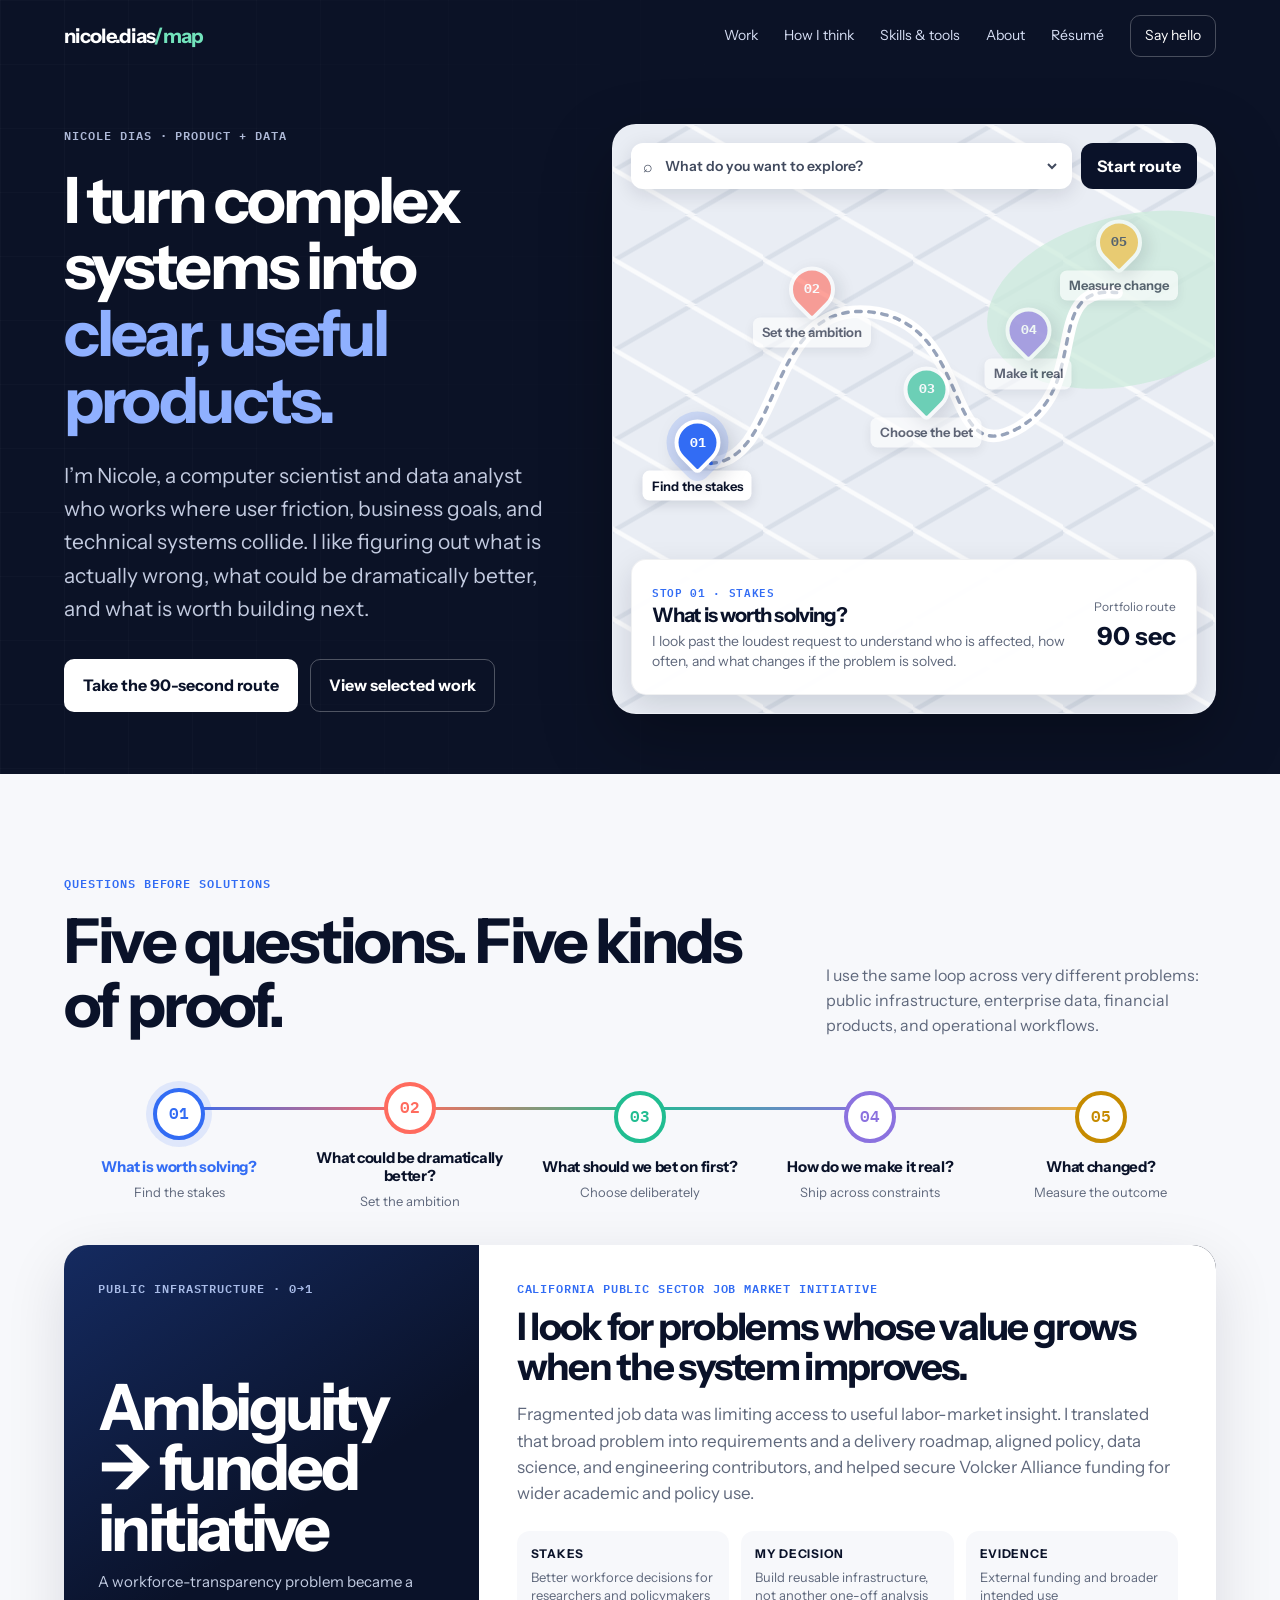
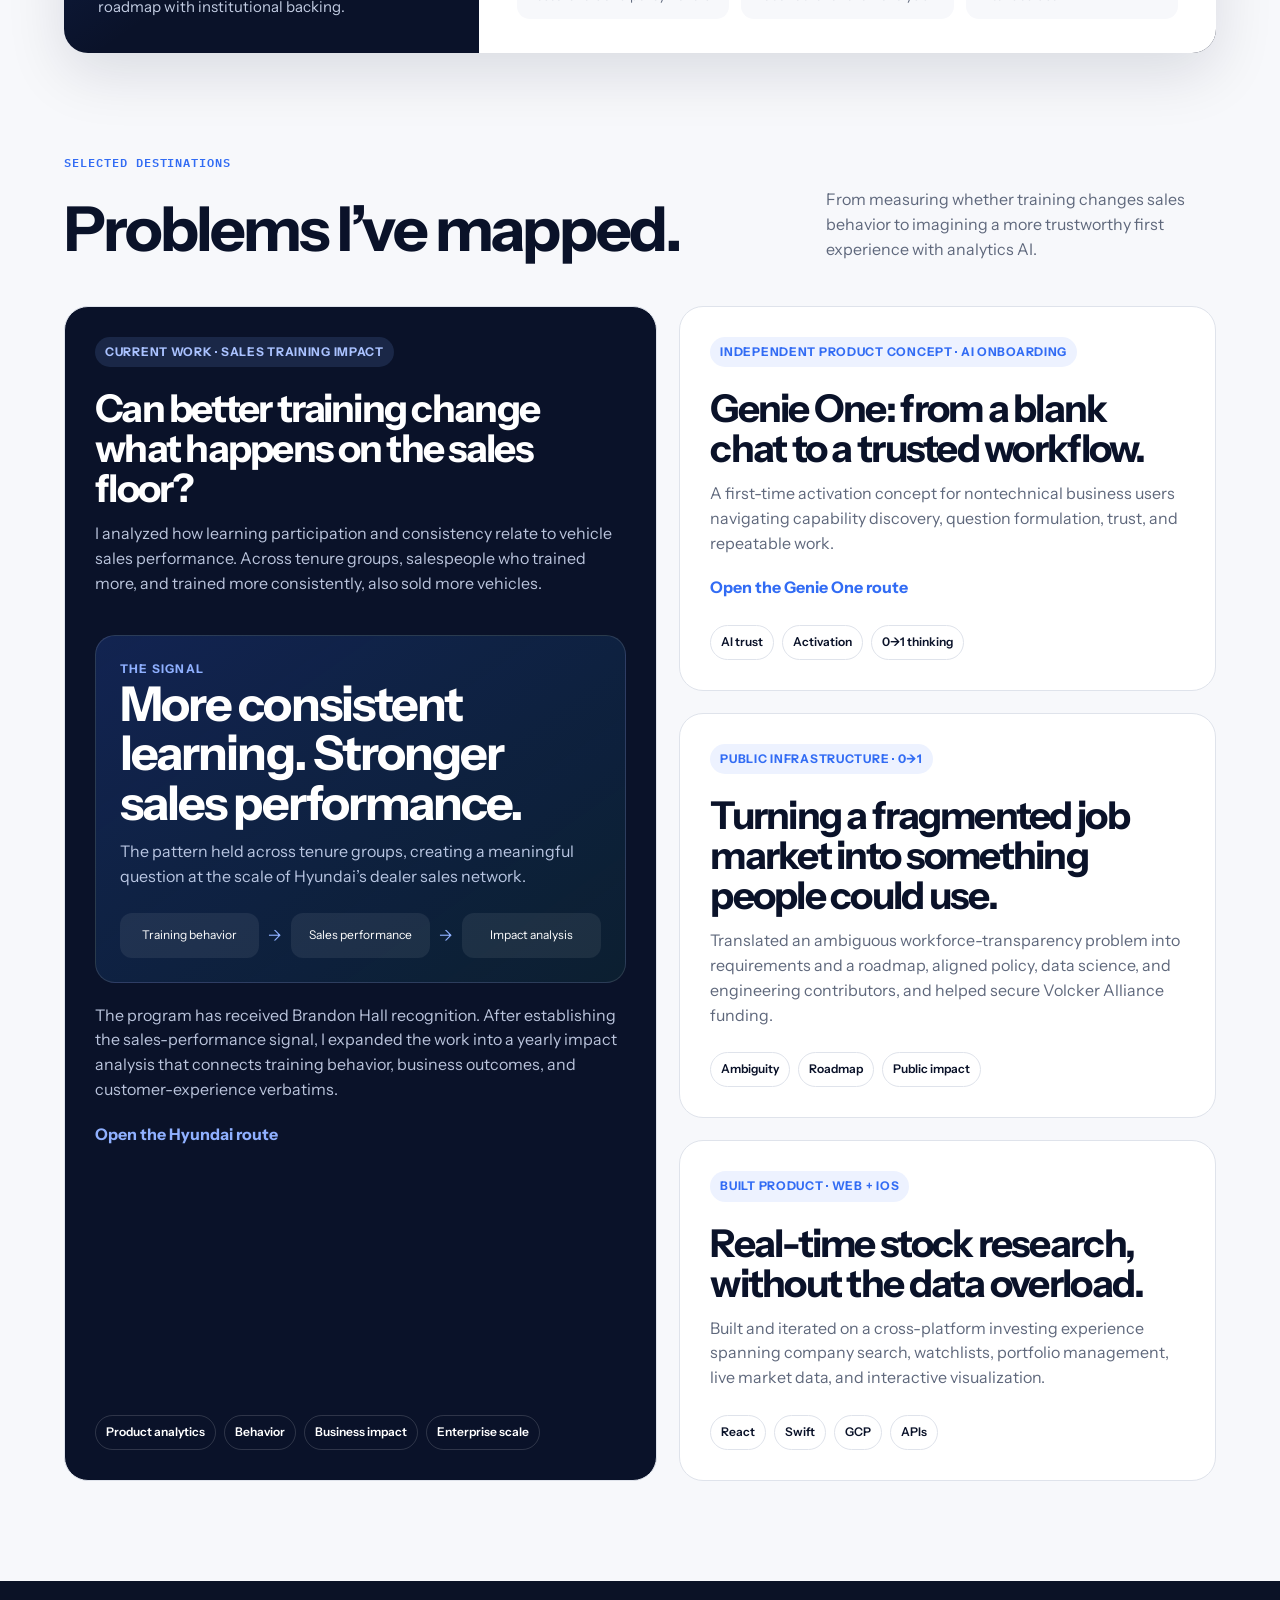
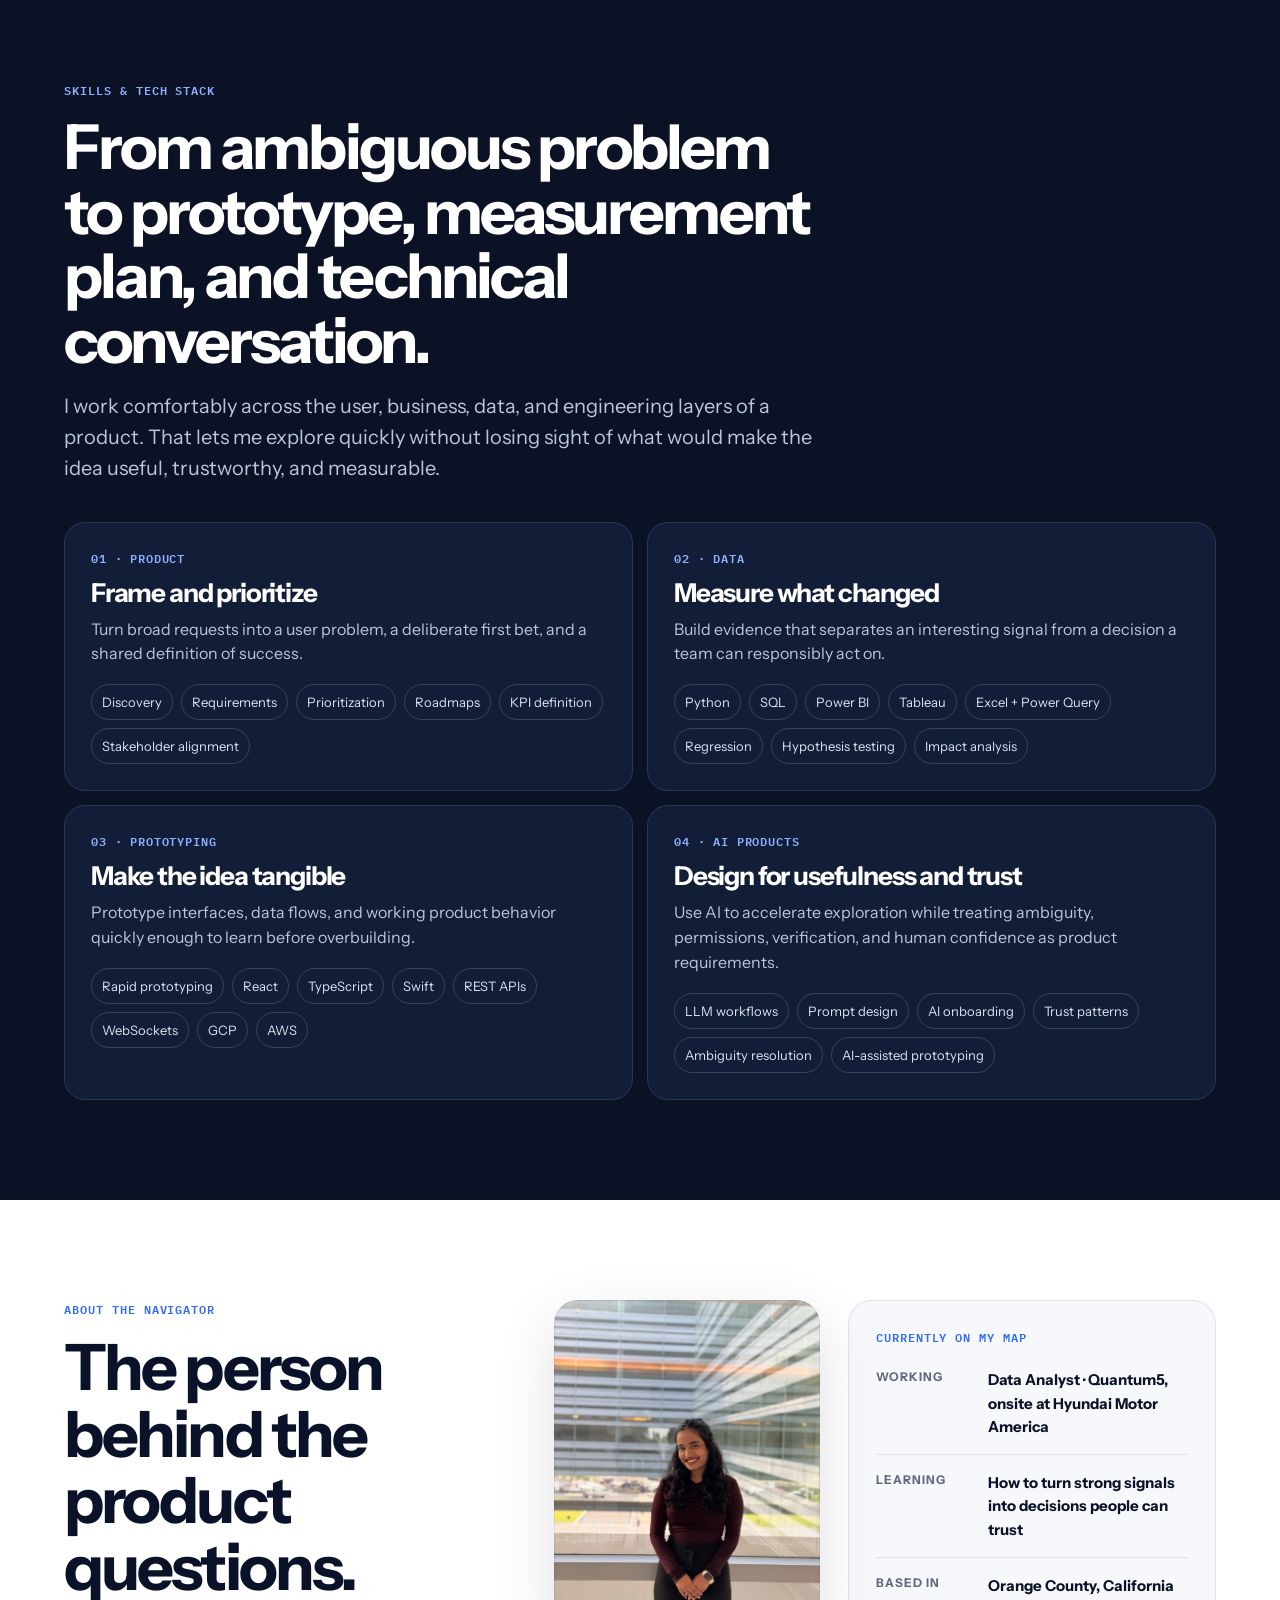
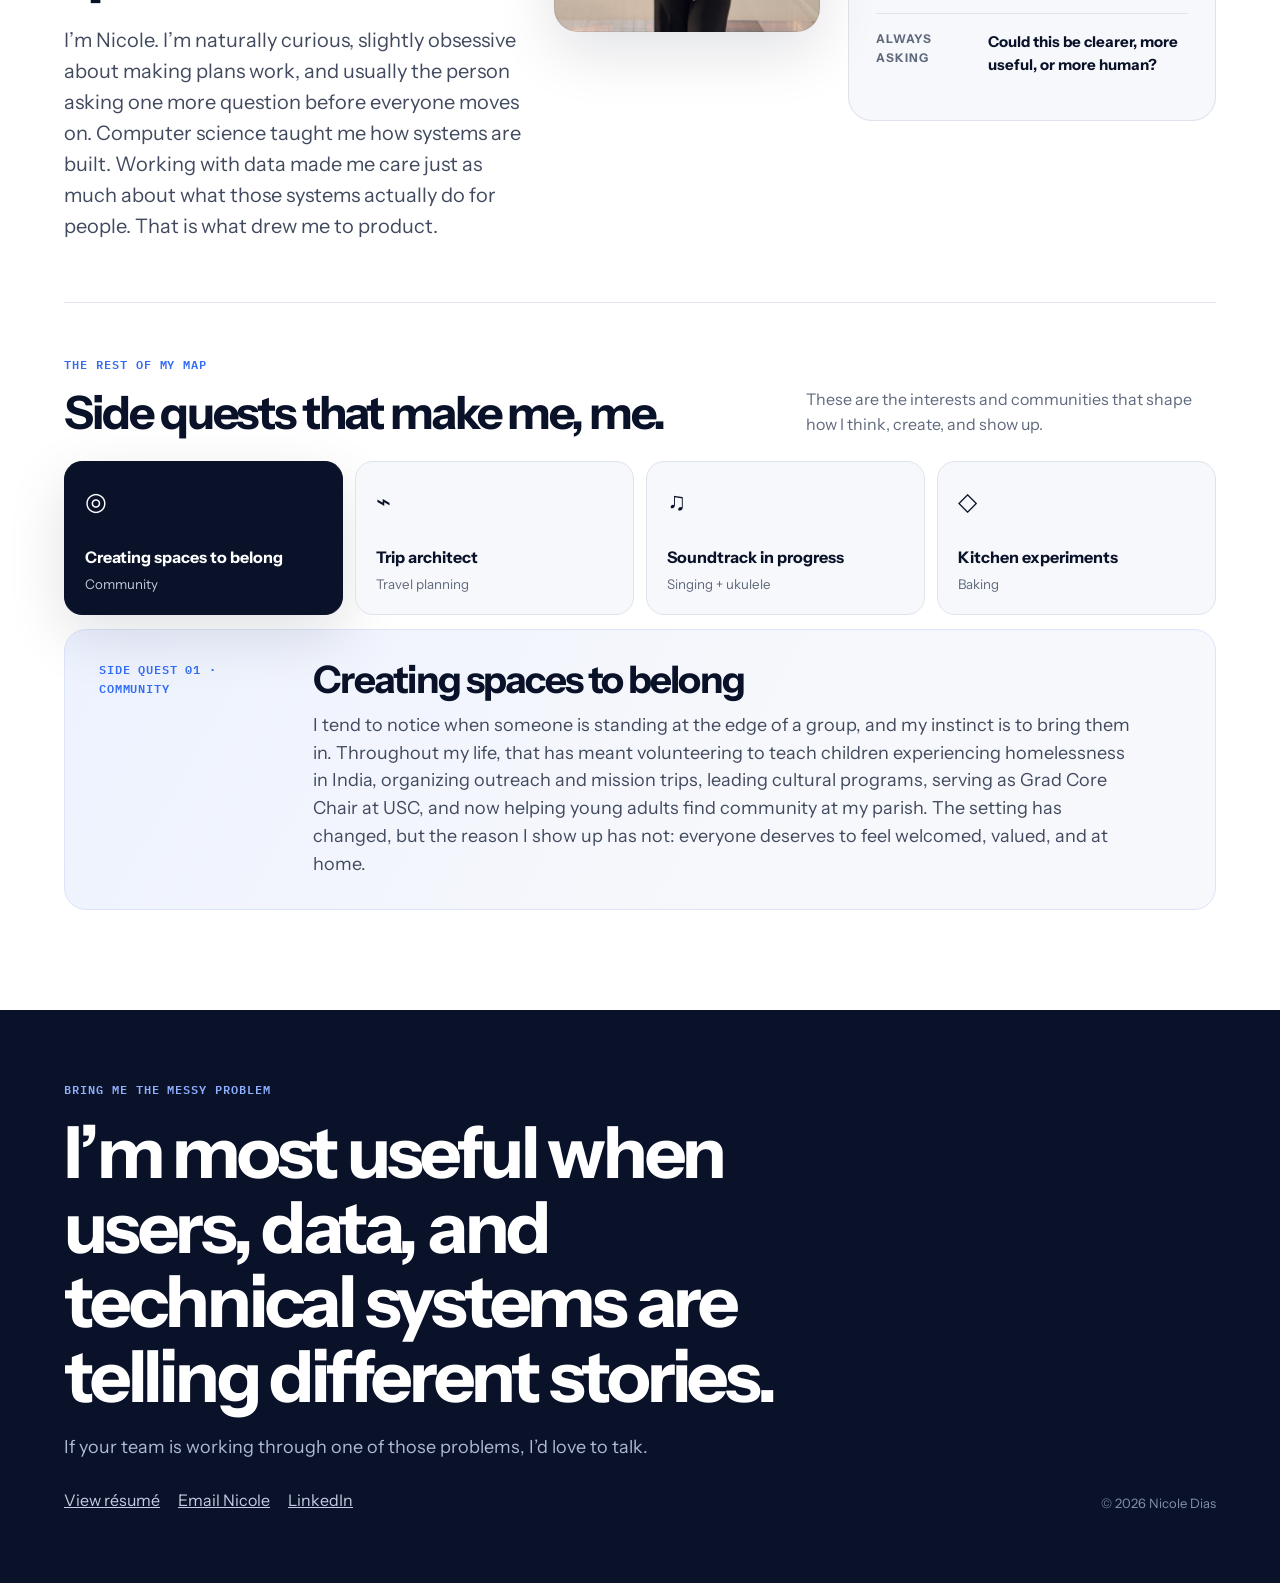
==== index.html @ 6db107f8 "Publish Nicole Dias portfolio" ====
<!doctype html>
<html lang="en">
<head>
  <meta charset="utf-8">
  <meta name="viewport" content="width=device-width, initial-scale=1">
  <title>Nicole Dias | Product Map</title>
  <meta name="description" content="Nicole Dias is a product-minded data analyst who turns ambiguous problems into useful, trustworthy systems.">
  <meta name="theme-color" content="#0a1229">
  <link rel="preconnect" href="https://fonts.googleapis.com">
  <link rel="preconnect" href="https://fonts.gstatic.com" crossorigin>
  <link href="https://fonts.googleapis.com/css2?family=IBM+Plex+Mono:wght@500;600&family=Instrument+Sans:wdth,wght@75..100,400..700&display=swap" rel="stylesheet">
  <link rel="icon" type="image/svg+xml" href="data:image/svg+xml,%3Csvg xmlns='http://www.w3.org/2000/svg' viewBox='0 0 64 64'%3E%3Crect width='64' height='64' rx='15' fill='%230a1229'/%3E%3Cpath d='M15 47c9-3 10-27 20-29 8-2 7 17 15 13' fill='none' stroke='%236ee7b7' stroke-width='6' stroke-linecap='round'/%3E%3Ccircle cx='15' cy='47' r='6' fill='%23f8c65a'/%3E%3Ccircle cx='50' cy='31' r='6' fill='%237aa7ff'/%3E%3C/svg%3E">
  <style>
    :root{--ink:#0a1229;--paper:#f7f8fb;--muted:#5f687c;--line:#dfe3eb;--blue:#326cf4;--mint:#21bd91;--yellow:#f5b82e;--coral:#ff6b5e;--white:#fff;--shadow:0 20px 60px rgba(10,18,41,.12)}
    *{box-sizing:border-box}html{scroll-behavior:smooth}body{margin:0;font-family:"Instrument Sans",sans-serif;color:var(--ink);background:var(--paper);font-size:16px;line-height:1.55}button,a,select{font:inherit}a{color:inherit}a:focus-visible,button:focus-visible,select:focus-visible{outline:3px solid #f5b82e;outline-offset:4px}.skip{position:absolute;left:-9999px}.skip:focus{left:16px;top:16px;z-index:100;background:white;color:var(--ink);padding:10px 14px;border-radius:10px}
    nav{height:72px;display:flex;align-items:center;justify-content:space-between;padding:0 clamp(20px,5vw,72px);position:absolute;inset:0 0 auto;z-index:20;color:white}.brand{font-weight:700;letter-spacing:-.035em;text-decoration:none;font-size:20px}.brand i{font-style:normal;color:#72e3bc}.navlinks{display:flex;align-items:center;gap:26px}.navlinks a{text-decoration:none;font-size:14px;color:#d7dff5}.navlinks a:hover{color:white}.nav-cta{border:1px solid rgba(255,255,255,.25);padding:9px 14px;border-radius:10px!important;color:white!important}
    .hero{min-height:760px;background:#0b1226;color:white;padding:124px clamp(20px,5vw,72px) 60px;position:relative;overflow:hidden}.hero:before{content:"";position:absolute;inset:0;background:linear-gradient(90deg,rgba(255,255,255,.025) 1px,transparent 1px),linear-gradient(rgba(255,255,255,.018) 1px,transparent 1px);background-size:64px 64px;mask-image:linear-gradient(to right,black,transparent 67%);pointer-events:none}.hero-grid{position:relative;z-index:2;max-width:1320px;margin:auto;display:grid;grid-template-columns:minmax(340px,.9fr) minmax(480px,1.1fr);gap:54px;align-items:center}.eyebrow{font-family:"IBM Plex Mono",monospace;color:#aeb9d7;font-size:12px;font-weight:600;letter-spacing:.08em;text-transform:uppercase}h1,h2,h3{font-family:"Instrument Sans",sans-serif;margin:0;letter-spacing:-.045em;line-height:1.04}.hero h1{font-size:clamp(46px,5vw,68px);margin:22px 0 26px;max-width:600px}.hero h1 span{color:#8fb0ff}.hero-copy{font-size:clamp(18px,1.65vw,21px);color:#c3cbe0;max-width:570px;margin:0 0 34px;line-height:1.58}.hero-actions{display:flex;gap:12px;flex-wrap:wrap}.button{display:inline-flex;align-items:center;gap:9px;border:1px solid transparent;border-radius:10px;padding:13px 18px;text-decoration:none;font-weight:700;cursor:pointer;transition:transform .2s,background .2s}.button.primary{background:white;color:var(--ink)}.button.secondary{background:transparent;color:white;border-color:rgba(255,255,255,.28)}.button:hover{transform:translateY(-1px)}
    .map-shell{min-height:590px;background:#e9edf4;border:1px solid rgba(255,255,255,.18);border-radius:24px;position:relative;overflow:hidden;box-shadow:0 28px 70px rgba(0,0,0,.28)}.map-grid{position:absolute;inset:0;background-color:#e9edf4;background-image:linear-gradient(30deg,transparent 24%,rgba(255,255,255,.76) 25%,rgba(255,255,255,.76) 27%,transparent 28%,transparent 74%,rgba(255,255,255,.76) 75%,rgba(255,255,255,.76) 77%,transparent 78%),linear-gradient(150deg,transparent 24%,rgba(211,218,229,.76) 25%,rgba(211,218,229,.76) 27%,transparent 28%,transparent 74%,rgba(211,218,229,.76) 75%,rgba(211,218,229,.76) 77%,transparent 78%);background-size:150px 90px}.map-shell:after{content:"";position:absolute;width:290px;height:170px;background:#ccebdc;border-radius:45% 55% 44% 56%;right:-60px;top:90px;transform:rotate(-18deg);opacity:.75}.map-top{position:absolute;z-index:8;left:18px;right:18px;top:18px;display:flex;gap:9px}.route-search{background:white;box-shadow:0 5px 20px rgba(10,18,41,.12);border-radius:12px;padding:0 12px;display:flex;align-items:center;gap:8px;flex:1;color:#414a5e}.route-search select{width:100%;min-width:0;border:0;background:transparent;color:#414a5e;padding:13px 28px 13px 0;outline:0;cursor:pointer;font-size:14px;font-weight:600}.route-search select:focus-visible{outline:3px solid var(--yellow);outline-offset:4px;border-radius:4px}.route-pill{border:0;background:var(--ink);color:white;border-radius:12px;padding:0 16px;font-weight:700;cursor:pointer;white-space:nowrap}.route-pill.attention{animation:routeNudge .72s ease-in-out 2;box-shadow:0 0 0 7px rgba(50,108,244,.2)}@keyframes routeNudge{0%,100%{transform:translateY(0)}50%{transform:translateY(-5px)}}.road{position:absolute;z-index:2;left:10%;top:16%;width:80%;height:55%}.road path{fill:none;stroke-linecap:round;stroke-linejoin:round}.route-progress{transition:stroke-dasharray .45s ease}.marker{position:absolute;z-index:6;border:0;background:transparent;cursor:pointer;transform:translate(-50%,-50%);display:flex;flex-direction:column;align-items:center;gap:5px;opacity:.62;transition:transform .2s,opacity .2s}.pin{width:46px;height:46px;border-radius:50% 50% 50% 12%;transform:rotate(-45deg);display:grid;place-items:center;color:white;border:4px solid white;box-shadow:0 7px 18px rgba(10,18,41,.2);transition:box-shadow .2s}.pin b{transform:rotate(45deg);font-family:"IBM Plex Mono",monospace;font-size:13px}.marker small{background:white;padding:5px 9px;border-radius:7px;box-shadow:0 4px 12px rgba(10,18,41,.12);white-space:nowrap;font-weight:650;color:var(--ink);font-size:13px}.m1{left:14%;top:58%}.m1 .pin{background:var(--blue)}.m2{left:33%;top:31%}.m2 .pin{background:var(--coral)}.m3{left:52%;top:48%}.m3 .pin{background:var(--mint)}.m4{left:69%;top:38%}.m4 .pin{background:#8b72df}.m5{left:84%;top:23%}.m5 .pin{background:var(--yellow);color:var(--ink)}.marker:hover{opacity:.9}.marker.active{opacity:1;transform:translate(-50%,-57%)}.marker.active .pin{box-shadow:0 0 0 8px rgba(50,108,244,.16),0 10px 24px rgba(10,18,41,.27)}.marker.visited{opacity:.9}.marker.visited small:after{content:"  ✓";color:#168365}.map-card{position:absolute;z-index:7;left:18px;right:18px;bottom:18px;min-height:136px;background:rgba(255,255,255,.97);border:1px solid rgba(10,18,41,.06);border-radius:15px;padding:18px 20px;display:grid;grid-template-columns:1fr auto;gap:18px;align-items:center;box-shadow:0 10px 30px rgba(10,18,41,.13);color:var(--ink)}.map-card .label{font-family:"IBM Plex Mono",monospace;font-size:11px;color:var(--blue);font-weight:600;text-transform:uppercase;letter-spacing:.06em}.map-card h3{font-size:20px;margin:5px 0}.map-card p{margin:0;color:var(--muted);font-size:14px;line-height:1.45}.eta{text-align:right;font-size:12px;color:var(--muted)}.eta strong{display:block;font-size:25px;color:var(--ink)}
    main section{padding:100px clamp(20px,5vw,72px)}.section-inner{max-width:1200px;margin:auto}.section-kicker{font-family:"IBM Plex Mono",monospace;font-size:12px;font-weight:600;letter-spacing:.08em;text-transform:uppercase;color:var(--blue);margin-bottom:16px}.section-head{display:flex;justify-content:space-between;align-items:end;gap:32px;margin-bottom:44px}.section-head h2{font-size:clamp(38px,5vw,62px);max-width:730px}.section-head p{max-width:390px;color:var(--muted);margin:0}
    .route-strip{display:grid;grid-template-columns:repeat(5,1fr);position:relative;margin:32px 0 28px}.route-strip:before{content:"";position:absolute;left:10%;right:10%;top:25px;height:3px;background:linear-gradient(90deg,var(--blue),var(--coral),var(--mint),#8b72df,var(--yellow));border-radius:10px}.stop{position:relative;text-align:center;padding:0 8px;border:0;background:transparent;cursor:pointer;color:var(--blue)}.stop-dot{width:52px;height:52px;margin:0 auto 15px;background:white;border:4px solid currentColor;border-radius:50%;display:grid;place-items:center;position:relative;z-index:2;font-family:"IBM Plex Mono",monospace;font-weight:600;transition:transform .2s,box-shadow .2s}.stop:nth-child(2){color:var(--coral)}.stop:nth-child(3){color:var(--mint)}.stop:nth-child(4){color:#8b72df}.stop:nth-child(5){color:#c68b00}.stop h3{font-size:15px;color:var(--ink);letter-spacing:-.02em;line-height:1.2}.stop p{font-size:13px;color:var(--muted);margin:6px 0}.stop:hover .stop-dot,.stop.active .stop-dot{transform:translateY(-3px);box-shadow:0 0 0 7px rgba(50,108,244,.12)}.stop.active h3{color:currentColor}.proof-panel{display:grid;grid-template-columns:.72fr 1.28fr;background:var(--ink);color:white;border-radius:24px;overflow:hidden;min-height:320px;box-shadow:var(--shadow)}.proof-impact{padding:34px;display:flex;flex-direction:column;justify-content:space-between;background:linear-gradient(145deg,rgba(50,108,244,.27),transparent 62%)}.proof-type{font-family:"IBM Plex Mono",monospace;text-transform:uppercase;letter-spacing:.08em;color:#a9bce8;font-size:12px;font-weight:600}.proof-impact strong{display:block;font-size:clamp(36px,5vw,66px);letter-spacing:-.055em;line-height:.95;margin:30px 0 10px}.proof-impact span{color:#c3cde3;font-size:15px}.proof-story{padding:34px 38px;background:white;color:var(--ink)}.proof-project{font-family:"IBM Plex Mono",monospace;color:var(--blue);font-size:12px;font-weight:600;text-transform:uppercase;letter-spacing:.07em}.proof-story h3{font-size:clamp(25px,3vw,38px);margin:10px 0 15px}.proof-story>p{font-size:17px;color:var(--muted);max-width:690px;margin:0 0 24px}.proof-grid{display:grid;grid-template-columns:repeat(3,1fr);gap:12px}.proof-grid div{background:var(--paper);border-radius:13px;padding:14px}.proof-grid b{display:block;font-size:12px;text-transform:uppercase;letter-spacing:.06em;margin-bottom:5px}.proof-grid span{font-size:13px;color:var(--muted);line-height:1.4;display:block}
    .projects{display:grid;grid-template-columns:1.05fr .95fr;gap:22px}.project{background:white;border:1px solid var(--line);border-radius:24px;padding:30px;min-height:290px;display:flex;flex-direction:column;position:relative;overflow:hidden;transition:.25s}.project:hover{transform:translateY(-4px);box-shadow:var(--shadow)}.project.featured{grid-row:span 3;min-height:910px;background:var(--ink);color:white}.tag{width:max-content;border-radius:999px;padding:6px 10px;background:#edf2ff;color:var(--blue);font-size:12px;font-weight:800;text-transform:uppercase;letter-spacing:.06em}.featured .tag{background:rgba(122,167,255,.14);color:#aac2ff}.project h3{font-size:clamp(25px,3vw,39px);margin:22px 0 12px}.project p{color:var(--muted);margin:0;max-width:600px}.featured p{color:#bac4dc}.project-meta{margin-top:auto;display:flex;flex-wrap:wrap;gap:8px;padding-top:25px}.project-meta span{border:1px solid var(--line);padding:7px 10px;border-radius:999px;font-size:12px;font-weight:600}.featured .project-meta span{border-color:rgba(255,255,255,.15)}.concept{margin:42px 0 20px;background:#111d3d;border:1px solid rgba(255,255,255,.12);border-radius:22px;padding:22px}.concept-title{font-size:12px;text-transform:uppercase;letter-spacing:.1em;color:#8fb0ff;font-weight:800}.query{margin-top:14px;background:white;color:var(--ink);border-radius:13px;padding:13px 15px}.trust-row{display:grid;grid-template-columns:repeat(3,1fr);gap:10px;margin-top:10px}.trust-row div{border-radius:11px;padding:12px;background:rgba(255,255,255,.07);font-size:12px;color:#c6d0e8}.impact-signal{margin:40px 0 20px;padding:24px;border-radius:20px;background:linear-gradient(145deg,rgba(50,108,244,.2),rgba(33,189,145,.08));border:1px solid rgba(255,255,255,.12)}.impact-signal strong{font-size:clamp(28px,4vw,48px);display:block;line-height:1.03;letter-spacing:-.04em}.impact-signal span{display:block;color:#b9c6e2;margin-top:12px}.signal-chain{display:grid;grid-template-columns:1fr auto 1fr auto 1fr;gap:9px;align-items:center;margin-top:24px}.signal-chain div{background:rgba(255,255,255,.07);border-radius:12px;padding:13px 10px;text-align:center;font-size:12px}.signal-chain i{font-style:normal;color:#8fb0ff}.arrow-link{display:inline-flex;align-items:center;gap:7px;margin-top:20px;font-weight:800;color:var(--blue);text-decoration:none}.featured .arrow-link{color:#8fb0ff}
    .case{background:#eef2f9}.case.hyundai-case{background:#0b1226;color:white}.case-grid{display:grid;grid-template-columns:.78fr 1.22fr;gap:70px}.sticky{position:sticky;top:36px;align-self:start}.case h2{font-size:clamp(38px,5vw,60px);margin-bottom:18px}.case .lead{color:var(--muted);font-size:19px}.hyundai-case .lead{color:#b9c4dd}.case-block{background:white;border-radius:22px;padding:30px;margin-bottom:18px;border:1px solid var(--line)}.case-block .num{font-family:"IBM Plex Mono",monospace;font-size:12px;font-weight:600;color:var(--blue);text-transform:uppercase;letter-spacing:.06em}.case-block h3{font-size:25px;margin:9px 0 13px}.case-block p,.case-block li{color:var(--muted)}.case-block ul{padding-left:20px;margin-bottom:0}.hyundai-case .case-block{background:#121d38;border-color:rgba(255,255,255,.11)}.hyundai-case .case-block p,.hyundai-case .case-block li{color:#b9c4dd}.hyundai-case .case-block .num{color:#8fb0ff}.metric-grid{display:grid;grid-template-columns:repeat(3,1fr);gap:12px;margin-top:17px}.metric{padding:16px;border-radius:14px;background:var(--paper)}.metric strong{display:block;font-size:20px}.metric span{font-size:12px;color:var(--muted)}.hyundai-case .metric{background:rgba(255,255,255,.06)}.hyundai-case .metric span{color:#aeb9d2}.rigor-note{border-left:4px solid var(--yellow);padding:4px 0 4px 16px;margin-top:20px;color:#d7def0;font-size:14px}
    .capabilities{background:#0b1226;color:white}.capability-intro{max-width:760px;margin-bottom:38px}.capability-intro h2{font-size:clamp(38px,5vw,62px);margin-bottom:18px}.capability-intro p{font-size:20px;color:#bbc6de;margin:0}.capability-grid{display:grid;grid-template-columns:repeat(2,1fr);gap:14px}.capability-card{background:#121d38;border:1px solid rgba(255,255,255,.11);border-radius:21px;padding:26px}.capability-card .cap-num{font-family:"IBM Plex Mono",monospace;color:#8fb0ff;font-size:12px;font-weight:600;letter-spacing:.07em;text-transform:uppercase}.capability-card h3{font-size:26px;margin:12px 0 10px}.capability-card p{color:#bbc6de;margin:0 0 18px}.skill-list{display:flex;flex-wrap:wrap;gap:8px}.skill-list span{border:1px solid rgba(255,255,255,.16);border-radius:999px;padding:7px 10px;color:#dbe3f3;font-size:13px}.about{background:white}.about-grid{display:grid;grid-template-columns:1.08fr .62fr .86fr;gap:28px;align-items:start}.about h2{font-size:clamp(40px,5vw,64px);margin-bottom:24px}.about-copy{font-size:20px;color:#414a5e;max-width:700px}.portrait-card{margin:0;aspect-ratio:4/5;border-radius:24px;overflow:hidden;background:#e8edf3;box-shadow:var(--shadow);position:relative}.portrait-card:after{content:"";position:absolute;inset:0;box-shadow:inset 0 0 0 1px rgba(10,18,41,.08);border-radius:inherit;pointer-events:none}.portrait-card img{display:block;width:100%;height:100%;object-fit:cover;object-position:50% 47%}.coordinates{background:var(--paper);border-radius:24px;padding:28px;box-shadow:inset 0 0 0 1px var(--line)}.coordinates-title{font-family:"IBM Plex Mono",monospace;color:var(--blue);font-size:12px;font-weight:600;letter-spacing:.08em;text-transform:uppercase;margin-bottom:6px}.coord{display:grid;grid-template-columns:96px 1fr;gap:16px;padding:16px 0;border-bottom:1px solid var(--line)}.coord:last-child{border:0}.coord span{font-size:12px;text-transform:uppercase;letter-spacing:.08em;color:var(--muted);font-weight:800}.coord strong{font-size:15px}.sidequests{grid-column:1/-1;margin-top:12px;padding-top:52px;border-top:1px solid var(--line)}.sidequest-head{display:flex;align-items:end;justify-content:space-between;gap:32px;margin-bottom:24px}.sidequest-head h3{font-size:clamp(30px,4vw,46px)}.sidequest-head p{max-width:410px;margin:0;color:var(--muted)}.sidequest-tabs{display:grid;grid-template-columns:repeat(4,1fr);gap:12px}.sidequest-tab{min-height:144px;padding:20px;text-align:left;background:var(--paper);color:var(--ink);border:1px solid var(--line);border-radius:18px;cursor:pointer;transition:transform .2s,background .2s,border-color .2s}.sidequest-tab:hover{transform:translateY(-3px);border-color:#aebcf0}.sidequest-tab[aria-selected="true"]{background:var(--ink);color:white;border-color:var(--ink);box-shadow:var(--shadow)}.sidequest-icon{font-size:25px;display:block;margin-bottom:24px}.sidequest-tab b{display:block;font-size:16px}.sidequest-tab small{display:block;color:var(--muted);margin-top:4px}.sidequest-tab[aria-selected="true"] small{color:#bfc8dd}.sidequest-detail{margin-top:14px;border-radius:22px;padding:30px 34px;background:linear-gradient(120deg,#edf2ff,#f7f8fb 62%);display:grid;grid-template-columns:180px 1fr;gap:34px;align-items:start;min-height:190px;border:1px solid #dce4fa}.sidequest-detail .route-note{font-family:"IBM Plex Mono",monospace;color:var(--blue);font-size:12px;font-weight:600;letter-spacing:.07em;text-transform:uppercase}.sidequest-detail h3{font-size:clamp(25px,3vw,38px);margin-bottom:12px}.sidequest-detail p{margin:0;color:#414a5e;font-size:18px;max-width:820px}
    footer{background:var(--ink);color:white;padding:70px clamp(20px,5vw,72px)}.footer-inner{max-width:1200px;margin:auto;display:flex;justify-content:space-between;gap:40px;align-items:end}.footer-inner h2{font-size:clamp(38px,6vw,72px);max-width:720px}.footer-links{display:flex;gap:18px;flex-wrap:wrap;margin-top:26px}.footer-links a{color:#c4cde3}.fine{color:#8490aa;font-size:13px;text-align:right}
    @media(max-width:960px){.hero-grid,.case-grid{grid-template-columns:1fr}.hero-grid{gap:46px}.map-shell{min-height:520px}.projects{grid-template-columns:1fr}.project.featured{grid-row:auto;min-height:680px}.sticky{position:static}.section-head{align-items:start;flex-direction:column}.capability-grid{grid-template-columns:1fr}.about-grid{grid-template-columns:1fr 1fr;gap:26px}.about-grid>div:first-child{grid-column:1/-1}.portrait-card{max-height:470px}.sidequests{margin-top:12px}.sidequest-tabs{grid-template-columns:repeat(2,1fr)}.route-strip{grid-template-columns:repeat(5,minmax(150px,1fr));overflow-x:auto;padding:8px 4px 18px;scroll-snap-type:x mandatory}.stop{scroll-snap-align:center}.route-strip:before{left:80px;right:80px}.proof-panel{grid-template-columns:1fr}.proof-impact{min-height:210px}.proof-grid{grid-template-columns:1fr}}
    @media(max-width:650px){nav{height:64px}.navlinks a:not(.nav-cta){display:none}.hero{padding-top:105px;min-height:auto}.hero h1{font-size:46px}.map-shell{min-height:535px;border-radius:18px}.map-top{left:12px;right:12px;top:12px;flex-direction:column}.route-search{min-height:47px}.route-pill{min-height:43px}.map-card{left:12px;right:12px;bottom:12px;grid-template-columns:1fr}.eta{display:none}.marker small{display:none}.m1{left:12%;top:58%}.m2{left:31%;top:36%}.m3{left:51%;top:53%}.m4{left:69%;top:41%}.m5{left:86%;top:30%}.road{top:22%;height:49%}.route-strip{display:grid;grid-template-columns:1fr;overflow:visible;padding:0;gap:6px;margin-top:24px}.route-strip:before{left:25px;right:auto;top:32px;bottom:32px;width:3px;height:auto}.stop{display:grid;grid-template-columns:52px 1fr;text-align:left;gap:0 15px;align-items:center;padding:8px 0}.stop-dot{grid-row:1/3;margin:0}.stop h3{font-size:16px}.stop p{margin:2px 0 0}.projects .project{min-height:360px;padding:24px}.project.featured{min-height:650px}.trust-row,.metric-grid{grid-template-columns:1fr}.signal-chain{grid-template-columns:1fr}.signal-chain i{transform:rotate(90deg);text-align:center}.case-block{padding:23px}.proof-impact,.proof-story{padding:25px}.proof-impact strong{font-size:38px}.about-grid{grid-template-columns:1fr}.about-grid>div:first-child{grid-column:auto}.portrait-card{max-height:none;width:100%}.coord{grid-template-columns:1fr;gap:5px}.sidequest-head{align-items:start;flex-direction:column}.sidequest-tabs{grid-template-columns:1fr 1fr}.sidequest-tab{min-height:132px;padding:17px}.sidequest-icon{margin-bottom:16px}.sidequest-detail{grid-template-columns:1fr;gap:10px;padding:24px}.sidequest-detail p{font-size:16px}.footer-inner{align-items:start;flex-direction:column}.fine{text-align:left}main section{padding-top:76px;padding-bottom:76px}}
    .stop[data-proof="worth"]{color:var(--blue)}.stop[data-proof="better"]{color:var(--coral)}.stop[data-proof="bet"]{color:var(--mint)}.stop[data-proof="real"]{color:#8b72df}.stop[data-proof="changed"]{color:#c68b00}.proof-panel[hidden]{display:none}.proof-toggle{display:none}
    @media(max-width:650px){.stop{padding-right:30px}.proof-toggle{display:block;position:absolute;right:0;top:50%;transform:translateY(-50%);font-size:24px;line-height:1}.route-strip>.proof-panel{position:relative;z-index:3;min-width:0;margin:8px 0 20px;border-radius:20px}.route-strip>.proof-panel .proof-impact{min-height:0;padding:24px}.route-strip>.proof-panel .proof-impact strong{margin-top:20px;font-size:34px;overflow-wrap:anywhere}.route-strip>.proof-panel .proof-story{padding:24px}.route-strip>.proof-panel .proof-story>p{font-size:16px}}
    @media(prefers-reduced-motion:reduce){html{scroll-behavior:auto}*{transition:none!important;animation:none!important}}
  </style>
</head>
<body>
  <a class="skip" href="#main">Skip to main content</a>
  <nav aria-label="Primary navigation">
    <a class="brand" href="#top">nicole<span>.</span>dias<i>/map</i></a>
    <div class="navlinks"><a href="#work">Work</a><a href="#thinking">How I think</a><a href="#capabilities">Skills &amp; tools</a><a href="#about">About</a><a href="Nicole-Dias-Resume.pdf" target="_blank" rel="noreferrer">Résumé</a><a class="nav-cta" href="mailto:dias.nicole210@gmail.com">Say hello</a></div>
  </nav>

  <header class="hero" id="top">
    <div class="hero-grid">
      <div>
        <div class="eyebrow">Nicole Dias · Product + Data</div>
        <h1>I turn complex systems into <span>clear, useful products.</span></h1>
        <p class="hero-copy">I’m Nicole, a computer scientist and data analyst who works where user friction, business goals, and technical systems collide. I like figuring out what is actually wrong, what could be dramatically better, and what is worth building next.</p>
        <div class="hero-actions"><button class="button primary" id="heroRouteButton">Take the 90-second route</button><a class="button secondary" href="#work">View selected work</a></div>
      </div>
      <div class="map-shell" aria-label="Interactive project map">
        <div class="map-grid"></div>
        <div class="map-top"><label class="route-search"><span aria-hidden="true">⌕</span><select id="exploreSelect" aria-label="Choose what to explore"><option value="">What do you want to explore?</option><option value="thinking">Product judgment</option><option value="stock-project">Technical depth</option><option value="genie-one.html">User empathy</option><option value="hyundai-impact.html">Measurable impact</option></select></label><button class="route-pill" id="routeButton">Start route</button></div>
        <svg class="road" viewBox="0 0 700 440" aria-hidden="true"><path d="M55 340 C160 335 135 105 286 120 S390 350 500 290 S535 80 645 92" stroke="white" stroke-width="18"/><path d="M55 340 C160 335 135 105 286 120 S390 350 500 290 S535 80 645 92" stroke="#97a3ba" stroke-width="5" stroke-dasharray="8 11"/><path class="route-progress" id="routeProgress" pathLength="100" d="M55 340 C160 335 135 105 286 120 S390 350 500 290 S535 80 645 92" stroke="#326cf4" stroke-width="6" stroke-dasharray="0 100"/></svg>
        <button class="marker m1 active" data-key="signal" aria-current="step" aria-label="Open what is worth solving"><span class="pin"><b>01</b></span><small>Find the stakes</small></button>
        <button class="marker m2" data-key="frame" aria-label="Open what could be dramatically better"><span class="pin"><b>02</b></span><small>Set the ambition</small></button>
        <button class="marker m3" data-key="bet" aria-label="Open what should we bet on first"><span class="pin"><b>03</b></span><small>Choose the bet</small></button>
        <button class="marker m4" data-key="build" aria-label="Open how do we make it real"><span class="pin"><b>04</b></span><small>Make it real</small></button>
        <button class="marker m5" data-key="learn" aria-label="Open what changed"><span class="pin"><b>05</b></span><small>Measure change</small></button>
        <div class="map-card" aria-live="polite"><div><div class="label" id="mapLabel">Stop 01 · Stakes</div><h3 id="mapTitle">What is worth solving?</h3><p id="mapCopy">I look past the loudest request to understand who is affected, how often, and what changes if the problem is solved.</p></div><div class="eta"><span>Portfolio route</span><strong id="mapEta">90 sec</strong></div></div>
      </div>
    </div>
  </header>

  <main id="main">
    <section id="thinking">
      <div class="section-inner">
        <div class="section-kicker">Questions before solutions</div>
        <div class="section-head"><h2>Five questions. Five kinds of proof.</h2><p>I use the same loop across very different problems: public infrastructure, enterprise data, financial products, and operational workflows.</p></div>
        <div class="route-strip" aria-label="Product process">
          <button class="stop active" data-proof="worth" aria-selected="true"><span class="stop-dot">01</span><h3>What is worth solving?</h3><p>Find the stakes</p></button>
          <button class="stop" data-proof="better" aria-selected="false"><span class="stop-dot">02</span><h3>What could be dramatically better?</h3><p>Set the ambition</p></button>
          <button class="stop" data-proof="bet" aria-selected="false"><span class="stop-dot">03</span><h3>What should we bet on first?</h3><p>Choose deliberately</p></button>
          <button class="stop" data-proof="real" aria-selected="false"><span class="stop-dot">04</span><h3>How do we make it real?</h3><p>Ship across constraints</p></button>
          <button class="stop" data-proof="changed" aria-selected="false"><span class="stop-dot">05</span><h3>What changed?</h3><p>Measure the outcome</p></button>
        </div>
        <div class="proof-panel" id="proofPanel" aria-live="polite">
          <div class="proof-impact"><div class="proof-type" id="proofType">Public infrastructure · 0→1</div><div><strong id="proofImpact">Ambiguity → funded initiative</strong><span id="proofImpactNote">A workforce-transparency problem became a roadmap with institutional backing.</span></div></div>
          <div class="proof-story"><div class="proof-project" id="proofProject">California Public Sector Job Market Initiative</div><h3 id="proofTitle">I look for problems whose value grows when the system improves.</h3><p id="proofSummary">Fragmented job data was limiting access to useful labor-market insight. I translated that broad problem into requirements and a delivery roadmap, aligned policy, data science, and engineering contributors, and helped secure Volcker Alliance funding for wider academic and policy use.</p><div class="proof-grid"><div><b>Stakes</b><span id="proofStakes">Better workforce decisions for researchers and policymakers</span></div><div><b>My decision</b><span id="proofDecision">Build reusable infrastructure, not another one-off analysis</span></div><div><b>Evidence</b><span id="proofEvidence">External funding and broader intended use</span></div></div></div>
        </div>
      </div>
    </section>

    <section id="work" style="padding-top:0">
      <div class="section-inner">
        <div class="section-kicker">Selected destinations</div>
        <div class="section-head"><h2>Problems I’ve mapped.</h2><p>From measuring whether training changes sales behavior to imagining a more trustworthy first experience with analytics AI.</p></div>
        <div class="projects">
          <article class="project featured">
            <span class="tag">Current work · Sales training impact</span>
            <h3>Can better training change what happens on the sales floor?</h3>
            <p>I analyzed how learning participation and consistency relate to vehicle sales performance. Across tenure groups, salespeople who trained more, and trained more consistently, also sold more vehicles.</p>
            <div class="impact-signal"><div class="concept-title">The signal</div><strong>More consistent learning. Stronger sales performance.</strong><span>The pattern held across tenure groups, creating a meaningful question at the scale of Hyundai’s dealer sales network.</span><div class="signal-chain"><div>Training behavior</div><i>→</i><div>Sales performance</div><i>→</i><div>Impact analysis</div></div></div>
            <p>The program has received Brandon Hall recognition. After establishing the sales-performance signal, I expanded the work into a yearly impact analysis that connects training behavior, business outcomes, and customer-experience verbatims.</p>
            <a class="arrow-link" href="hyundai-impact.html">Open the Hyundai route</a>
            <div class="project-meta"><span>Product analytics</span><span>Behavior</span><span>Business impact</span><span>Enterprise scale</span></div>
          </article>
          <article class="project"><span class="tag">Independent product concept · AI onboarding</span><h3>Genie One: from a blank chat to a trusted workflow.</h3><p>A first-time activation concept for nontechnical business users navigating capability discovery, question formulation, trust, and repeatable work.</p><a class="arrow-link" href="genie-one.html">Open the Genie One route</a><div class="project-meta"><span>AI trust</span><span>Activation</span><span>0→1 thinking</span></div></article>
          <article class="project"><span class="tag">Public infrastructure · 0→1</span><h3>Turning a fragmented job market into something people could use.</h3><p>Translated an ambiguous workforce-transparency problem into requirements and a roadmap, aligned policy, data science, and engineering contributors, and helped secure Volcker Alliance funding.</p><div class="project-meta"><span>Ambiguity</span><span>Roadmap</span><span>Public impact</span></div></article>
          <article class="project" id="stock-project"><span class="tag">Built product · Web + iOS</span><h3>Real-time stock research, without the data overload.</h3><p>Built and iterated on a cross-platform investing experience spanning company search, watchlists, portfolio management, live market data, and interactive visualization.</p><div class="project-meta"><span>React</span><span>Swift</span><span>GCP</span><span>APIs</span></div></article>
        </div>
      </div>
    </section>

    <section class="capabilities" id="capabilities">
      <div class="section-inner">
        <div class="capability-intro"><div class="section-kicker" style="color:#8fb0ff">Skills &amp; tech stack</div><h2>From ambiguous problem to prototype, measurement plan, and technical conversation.</h2><p>I work comfortably across the user, business, data, and engineering layers of a product. That lets me explore quickly without losing sight of what would make the idea useful, trustworthy, and measurable.</p></div>
        <div class="capability-grid">
          <article class="capability-card"><div class="cap-num">01 · Product</div><h3>Frame and prioritize</h3><p>Turn broad requests into a user problem, a deliberate first bet, and a shared definition of success.</p><div class="skill-list"><span>Discovery</span><span>Requirements</span><span>Prioritization</span><span>Roadmaps</span><span>KPI definition</span><span>Stakeholder alignment</span></div></article>
          <article class="capability-card"><div class="cap-num">02 · Data</div><h3>Measure what changed</h3><p>Build evidence that separates an interesting signal from a decision a team can responsibly act on.</p><div class="skill-list"><span>Python</span><span>SQL</span><span>Power BI</span><span>Tableau</span><span>Excel + Power Query</span><span>Regression</span><span>Hypothesis testing</span><span>Impact analysis</span></div></article>
          <article class="capability-card"><div class="cap-num">03 · Prototyping</div><h3>Make the idea tangible</h3><p>Prototype interfaces, data flows, and working product behavior quickly enough to learn before overbuilding.</p><div class="skill-list"><span>Rapid prototyping</span><span>React</span><span>TypeScript</span><span>Swift</span><span>REST APIs</span><span>WebSockets</span><span>GCP</span><span>AWS</span></div></article>
          <article class="capability-card"><div class="cap-num">04 · AI products</div><h3>Design for usefulness and trust</h3><p>Use AI to accelerate exploration while treating ambiguity, permissions, verification, and human confidence as product requirements.</p><div class="skill-list"><span>LLM workflows</span><span>Prompt design</span><span>AI onboarding</span><span>Trust patterns</span><span>Ambiguity resolution</span><span>AI-assisted prototyping</span></div></article>
        </div>
      </div>
    </section>

    <section class="about" id="about">
      <div class="section-inner about-grid">
        <div><div class="section-kicker">About the navigator</div><h2>The person behind the product questions.</h2><p class="about-copy">I’m Nicole. I’m naturally curious, slightly obsessive about making plans work, and usually the person asking one more question before everyone moves on. Computer science taught me how systems are built. Working with data made me care just as much about what those systems actually do for people. That is what drew me to product.</p></div>
        <figure class="portrait-card"><img src="nicole-dias-portrait.jpeg" alt="Nicole Dias smiling in a modern office atrium" width="1152" height="1536" loading="lazy" decoding="async"></figure>
        <aside class="coordinates" aria-label="Nicole's current coordinates"><div class="coordinates-title">Currently on my map</div><div class="coord"><span>Working</span><strong>Data Analyst · Quantum5, onsite at Hyundai Motor America</strong></div><div class="coord"><span>Learning</span><strong>How to turn strong signals into decisions people can trust</strong></div><div class="coord"><span>Based in</span><strong>Orange County, California</strong></div><div class="coord"><span>Always asking</span><strong>Could this be clearer, more useful, or more human?</strong></div></aside>
        <div class="sidequests">
          <div class="sidequest-head"><div><div class="section-kicker">The rest of my map</div><h3>Side quests that make me, me.</h3></div><p>These are the interests and communities that shape how I think, create, and show up.</p></div>
          <div class="sidequest-tabs" role="tablist" aria-label="Nicole's side quests">
            <button class="sidequest-tab" id="sidequest-community" data-sidequest="community" role="tab" aria-selected="true" aria-controls="sidequest-detail"><span class="sidequest-icon" aria-hidden="true">◎</span><b>Creating spaces to belong</b><small>Community</small></button>
            <button class="sidequest-tab" id="sidequest-travel" data-sidequest="travel" role="tab" aria-selected="false" aria-controls="sidequest-detail"><span class="sidequest-icon" aria-hidden="true">⌁</span><b>Trip architect</b><small>Travel planning</small></button>
            <button class="sidequest-tab" id="sidequest-music" data-sidequest="music" role="tab" aria-selected="false" aria-controls="sidequest-detail"><span class="sidequest-icon" aria-hidden="true">♫</span><b>Soundtrack in progress</b><small>Singing + ukulele</small></button>
            <button class="sidequest-tab" id="sidequest-baking" data-sidequest="baking" role="tab" aria-selected="false" aria-controls="sidequest-detail"><span class="sidequest-icon" aria-hidden="true">◇</span><b>Kitchen experiments</b><small>Baking</small></button>
          </div>
          <div class="sidequest-detail" id="sidequest-detail" role="tabpanel" aria-labelledby="sidequest-community" aria-live="polite"><div class="route-note" id="sidequest-note">Side quest 01 · Community</div><div><h3 id="sidequest-title">Creating spaces to belong</h3><p id="sidequest-copy">I tend to notice when someone is standing at the edge of a group, and my instinct is to bring them in. Throughout my life, that has meant volunteering to teach children experiencing homelessness in India, organizing outreach and mission trips, leading cultural programs, serving as Grad Core Chair at USC, and now helping young adults find community at my parish. The setting has changed, but the reason I show up has not: everyone deserves to feel welcomed, valued, and at home.</p></div></div>
        </div>
      </div>
    </section>
  </main>

  <footer><div class="footer-inner"><div><div class="section-kicker" style="color:#8fb0ff">Bring me the messy problem</div><h2>I’m most useful when users, data, and technical systems are telling different stories.</h2><p style="color:#aeb9d2;max-width:650px;font-size:18px;margin:20px 0 0">If your team is working through one of those problems, I’d love to talk.</p><div class="footer-links"><a href="Nicole-Dias-Resume.pdf" target="_blank" rel="noreferrer">View résumé</a><a href="mailto:dias.nicole210@gmail.com">Email Nicole</a><a href="https://www.linkedin.com/in/nicole-dias210" target="_blank" rel="noreferrer">LinkedIn</a></div></div><div class="fine">© 2026 Nicole Dias</div></div></footer>

  <script>
    const stops={signal:{label:'Stop 01 · Stakes',title:'What is worth solving?',copy:'I look past the loudest request to understand who is affected, how often, and what changes if the problem is solved.',eta:'90 sec'},frame:{label:'Stop 02 · Ambition',title:'What could be dramatically better?',copy:'I define the experience worth creating before narrowing the idea to the limits of the current workflow.',eta:'72 sec'},bet:{label:'Stop 03 · First bet',title:'What should we bet on first?',copy:'I weigh impact, evidence, feasibility, and risk, then choose the smallest move that can resolve the biggest uncertainty.',eta:'54 sec'},build:{label:'Stop 04 · Execution',title:'How do we make it real?',copy:'I turn the bet into requirements, engineering decisions, validation, and a launch that survives real constraints.',eta:'32 sec'},learn:{label:'Stop 05 · Outcome',title:'What changed?',copy:'I look for adoption, better decisions, and measurable outcomes. Launch is a checkpoint, not the finish line.',eta:'14 sec'}};
    const markers=[...document.querySelectorAll('.marker')];
    const routeButton=document.getElementById('routeButton');
    const heroRouteButton=document.getElementById('heroRouteButton');
    const progress=document.getElementById('routeProgress');
    const progressPoints=[7,29,52,75,100];
    let active=0,started=false,completed=false;
    const nextLabels=['Next: Set the ambition','Next: Choose the bet','Next: Make it real','Next: Measure change'];
    function updateButton(){routeButton.textContent=completed?'Restart route':!started?'Start route':active===markers.length-1?'See the work':nextLabels[active]}
    function cueNextButton(){routeButton.classList.remove('attention');void routeButton.offsetWidth;routeButton.classList.add('attention')}
    function show(i){active=i;started=true;completed=false;markers.forEach((m,n)=>{m.classList.toggle('active',n===i);m.classList.toggle('visited',n<i);if(n===i)m.setAttribute('aria-current','step');else m.removeAttribute('aria-current')});const d=stops[markers[i].dataset.key];document.getElementById('mapLabel').textContent=d.label;document.getElementById('mapTitle').textContent=d.title;document.getElementById('mapCopy').textContent=d.copy;document.getElementById('mapEta').textContent=d.eta;progress.setAttribute('stroke-dasharray',`${progressPoints[i]} 100`);updateButton();cueNextButton()}
    function startRoute(){show(0);document.querySelector('.map-shell').scrollIntoView({behavior:'smooth',block:'center'})}
    markers.forEach((m,i)=>m.addEventListener('click',()=>show(i)));
    heroRouteButton.addEventListener('click',startRoute);
    routeButton.addEventListener('click',()=>{if(completed){show(0);return}if(!started){show(0);return}if(active<markers.length-1){show(active+1);return}completed=true;updateButton();document.getElementById('work').scrollIntoView({behavior:'smooth'})});
    document.getElementById('exploreSelect').addEventListener('change',event=>{const value=event.target.value;if(value.endsWith('.html')){window.location.href=value;return}const target=document.getElementById(value);if(target){target.scrollIntoView({behavior:'smooth',block:'start'});target.animate([{boxShadow:'0 0 0 0 rgba(50,108,244,0)'},{boxShadow:'0 0 0 7px rgba(50,108,244,.2)'},{boxShadow:'0 0 0 0 rgba(50,108,244,0)'}],{duration:1100})}});
    const proofs={
      worth:{type:'Public infrastructure · 0→1',impact:'Ambiguity → funded initiative',impactNote:'A workforce-transparency problem became a roadmap with institutional backing.',project:'California Public Sector Job Market Initiative',title:'I look for problems whose value grows when the system improves.',summary:'Fragmented job data was limiting access to useful labor-market insight. I translated that broad problem into requirements and a delivery roadmap, aligned policy, data science, and engineering contributors, and helped secure Volcker Alliance funding for wider academic and policy use.',stakes:'Better workforce decisions for researchers and policymakers',decision:'Build reusable infrastructure, not another one-off analysis',evidence:'External funding and broader intended use'},
      better:{type:'AI product concept · First-use experience',impact:'Blank canvas → confident first answer',impactNote:'A concept for helping nontechnical users discover, question, and trust analytics AI.',project:'Genie One',title:'A powerful tool should not require users to arrive with the perfect question.',summary:'I reframed AI onboarding around a user outcome rather than feature discovery: help someone reach one useful answer they can verify. The concept pairs context-aware starting points with clarification, visible sources, and a path from an answer to repeatable work.',stakes:'Activation fails when users cannot form or verify the first question',decision:'Design for confidence and continuation, not just response generation',evidence:'Clear hypotheses for activation, trust, and workflow reuse'},
      bet:{type:'Enterprise operations · Commercial impact',impact:'$4M+ made actionable',impactNote:'Returns became a shared operating view across Finance and Supply Chain.',project:'Cipla Returns Product',title:'Before building more, align the organization on what matters.',summary:'Finance and Supply Chain needed reliable visibility into more than $4M in product returns. I worked with both teams to define the KPIs first, then delivered the Power BI product around those shared definitions so stakeholders could act from the same view.',stakes:'More than $4M in returns and fragmented operational visibility',decision:'Resolve KPI alignment before scaling the reporting experience',evidence:'A shared product used for faster, more reliable visibility'},
      real:{type:'Technical product · Web + mobile',impact:'One product across 4 layers',impactNote:'Web, iOS, APIs, and cloud infrastructure working as one investing experience.',project:'Real-Time Stock Search Application',title:'I can move from product behavior to the systems underneath it.',summary:'I built and iterated on company search, watchlists, portfolio management, live quotes, and interactive price views. I migrated the product from Flask to MERN, designed REST and WebSocket flows, deployed on GCP, and extended the experience to iOS with Swift.',stakes:'Make fast-moving financial data understandable across devices',decision:'Evolve the architecture as the experience and scale demanded more',evidence:'A working cross-platform product spanning interface to infrastructure'},
      changed:{type:'Insurance operations · Measured outcome',impact:'25% faster resolution',impactNote:'Workflow analysis led to a measurable improvement in claims operations.',project:'SIMDAA Claims Workflow',title:'The outcome matters more than the dashboard.',summary:'I used SQL and Python to find where insurance claims were getting stuck, partnered with business stakeholders to define success, and built triage dashboards around those bottlenecks. The resulting workflow reduced claim-resolution time by 25%.',stakes:'Delays in a high-friction operational journey',decision:'Prioritize the bottlenecks that changed resolution speed',evidence:'25% reduction in claim-resolution time'}
    };
    const proofStops=[...document.querySelectorAll('[data-proof]')];
    const proofPanel=document.getElementById('proofPanel');
    const proofStrip=document.querySelector('.route-strip');
    const proofMobile=window.matchMedia('(max-width:650px)');
    let activeProof='worth',proofOpen=true;
    function layoutProof(){
      proofStops.forEach(button=>{
        const selected=button.dataset.proof===activeProof;
        button.classList.toggle('active',selected&&(!proofMobile.matches||proofOpen));
        button.removeAttribute('aria-selected');
        button.setAttribute('aria-controls','proofPanel');
        button.querySelector('.proof-toggle').textContent=selected&&proofOpen?'−':'+';
        if(proofMobile.matches){button.setAttribute('aria-expanded',String(selected&&proofOpen));button.removeAttribute('aria-pressed')}
        else{button.removeAttribute('aria-expanded');button.setAttribute('aria-pressed',String(selected))}
      });
      proofPanel.hidden=proofMobile.matches&&!proofOpen;
      const selectedButton=proofStops.find(button=>button.dataset.proof===activeProof);
      proofPanel.setAttribute('aria-labelledby',selectedButton.id);
      if(proofMobile.matches)selectedButton.after(proofPanel);
      else proofStrip.after(proofPanel);
    }
    function showProof(key){const d=proofs[key];activeProof=key;document.getElementById('proofType').textContent=d.type;document.getElementById('proofImpact').textContent=d.impact;document.getElementById('proofImpactNote').textContent=d.impactNote;document.getElementById('proofProject').textContent=d.project;document.getElementById('proofTitle').textContent=d.title;document.getElementById('proofSummary').textContent=d.summary;document.getElementById('proofStakes').textContent=d.stakes;document.getElementById('proofDecision').textContent=d.decision;document.getElementById('proofEvidence').textContent=d.evidence;layoutProof()}
    proofStops.forEach(button=>{button.id=`proof-stop-${button.dataset.proof}`;const toggle=document.createElement('span');toggle.className='proof-toggle';toggle.setAttribute('aria-hidden','true');button.append(toggle);button.addEventListener('click',()=>{proofOpen=!(proofMobile.matches&&activeProof===button.dataset.proof&&proofOpen);showProof(button.dataset.proof)})});
    proofMobile.addEventListener('change',()=>{proofOpen=true;layoutProof()});
    layoutProof();
    const sidequests={
      community:{note:'Side quest 01 · Community',title:'Creating spaces to belong',copy:'I tend to notice when someone is standing at the edge of a group, and my instinct is to bring them in. Throughout my life, that has meant volunteering to teach children experiencing homelessness in India, organizing outreach and mission trips, leading cultural programs, serving as Grad Core Chair at USC, and now helping young adults find community at my parish. The setting has changed, but the reason I show up has not: everyone deserves to feel welcomed, valued, and at home.'},
      travel:{note:'Side quest 02 · Travel',title:'The itinerary is part of the adventure.',copy:'I love turning a list of places into a trip that actually works for everyone. Timing, distances, food preferences, energy levels, and one unexpectedly great stop all make it onto the map. It may look suspiciously like product planning, but with better snacks.'},
      music:{note:'Side quest 03 · Music',title:'A soundtrack, still adding instruments.',copy:'I’ve sung for much longer than I’ve played the ukulele. I have taken Trinity singing exams, performed with choirs at the National Centre for the Performing Arts in India, and continue to sing with my church choir. The ukulele is the newest addition. Current success metrics: cleaner chord changes, fewer dramatic pauses, and eventually accompanying myself without making the song wait for me.'},
      baking:{note:'Side quest 04 · Baking',title:'Mostly delicious experiments.',copy:'I like recipes, but I like making them my own even more. I’m usually experimenting with flavors, decorations, or an idea I have not seen before. The results are mostly delicious. The edge cases are not. My dad says I have “the hands of a true chef,” which is both very sweet and an extremely biased customer review.'}
    };
    const sidequestTabs=[...document.querySelectorAll('[data-sidequest]')];
    function showSidequest(key){const d=sidequests[key];sidequestTabs.forEach(tab=>{const selected=tab.dataset.sidequest===key;tab.setAttribute('aria-selected',selected);tab.setAttribute('tabindex',selected?'0':'-1')});document.getElementById('sidequest-detail').setAttribute('aria-labelledby',`sidequest-${key}`);document.getElementById('sidequest-note').textContent=d.note;document.getElementById('sidequest-title').textContent=d.title;document.getElementById('sidequest-copy').textContent=d.copy}
    sidequestTabs.forEach((tab,index)=>{tab.addEventListener('click',()=>showSidequest(tab.dataset.sidequest));tab.addEventListener('keydown',event=>{if(!['ArrowLeft','ArrowRight','Home','End'].includes(event.key))return;event.preventDefault();const next=event.key==='Home'?0:event.key==='End'?sidequestTabs.length-1:(index+(event.key==='ArrowRight'?1:-1)+sidequestTabs.length)%sidequestTabs.length;sidequestTabs[next].focus();showSidequest(sidequestTabs[next].dataset.sidequest)})});
    showSidequest('community');
    updateButton();
  </script>
</body>
</html>
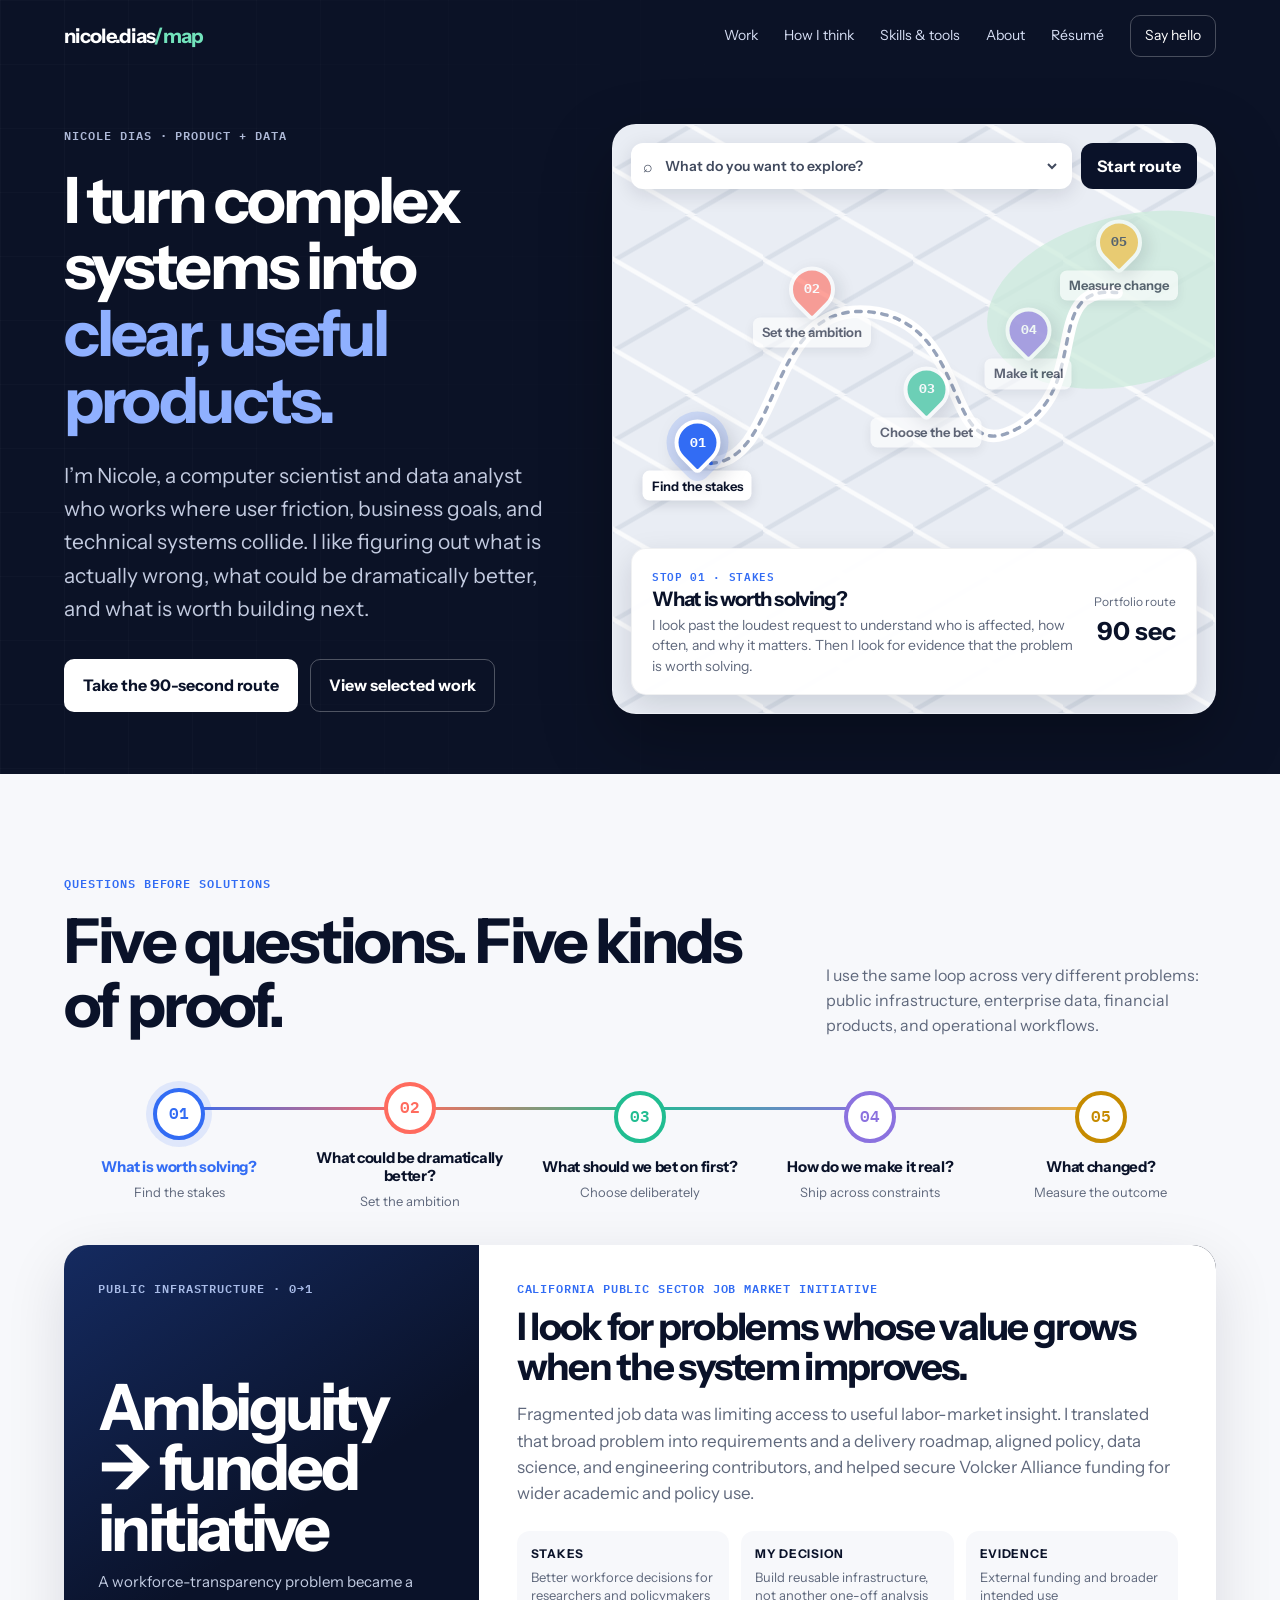
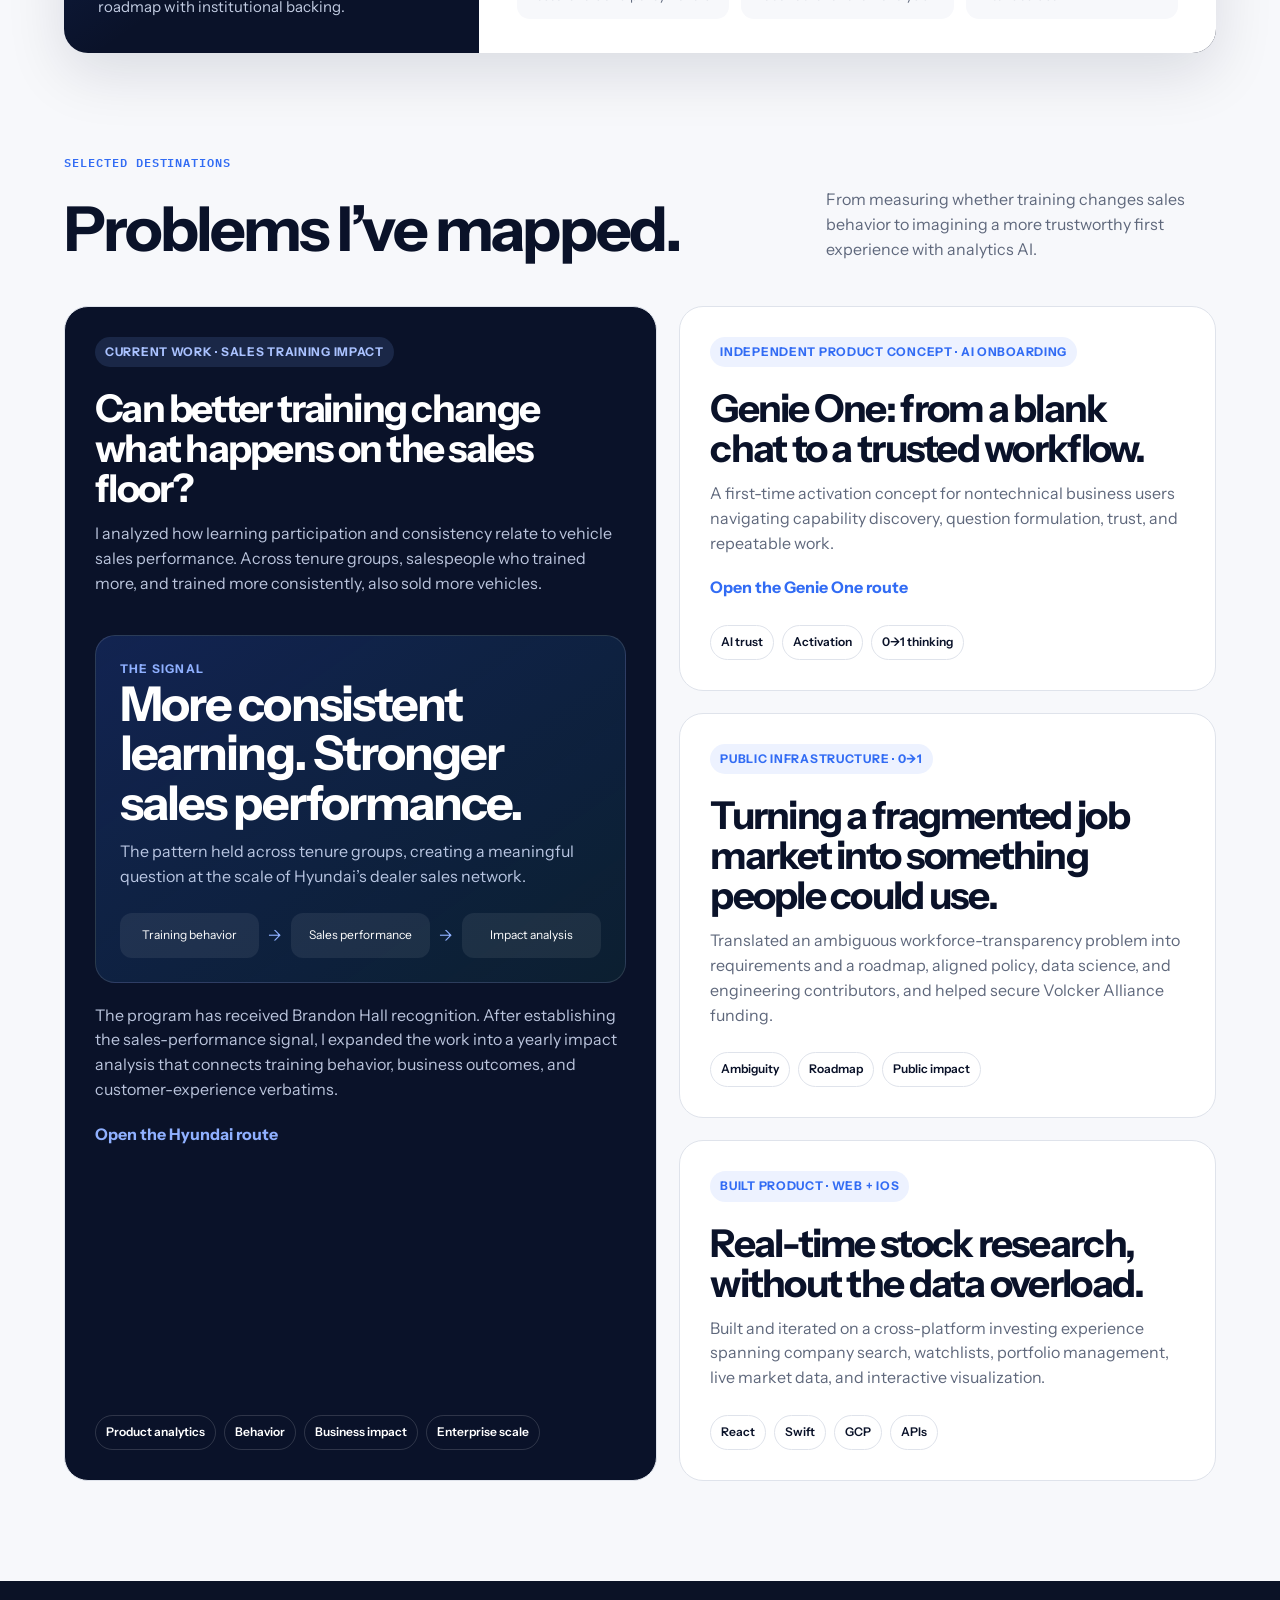
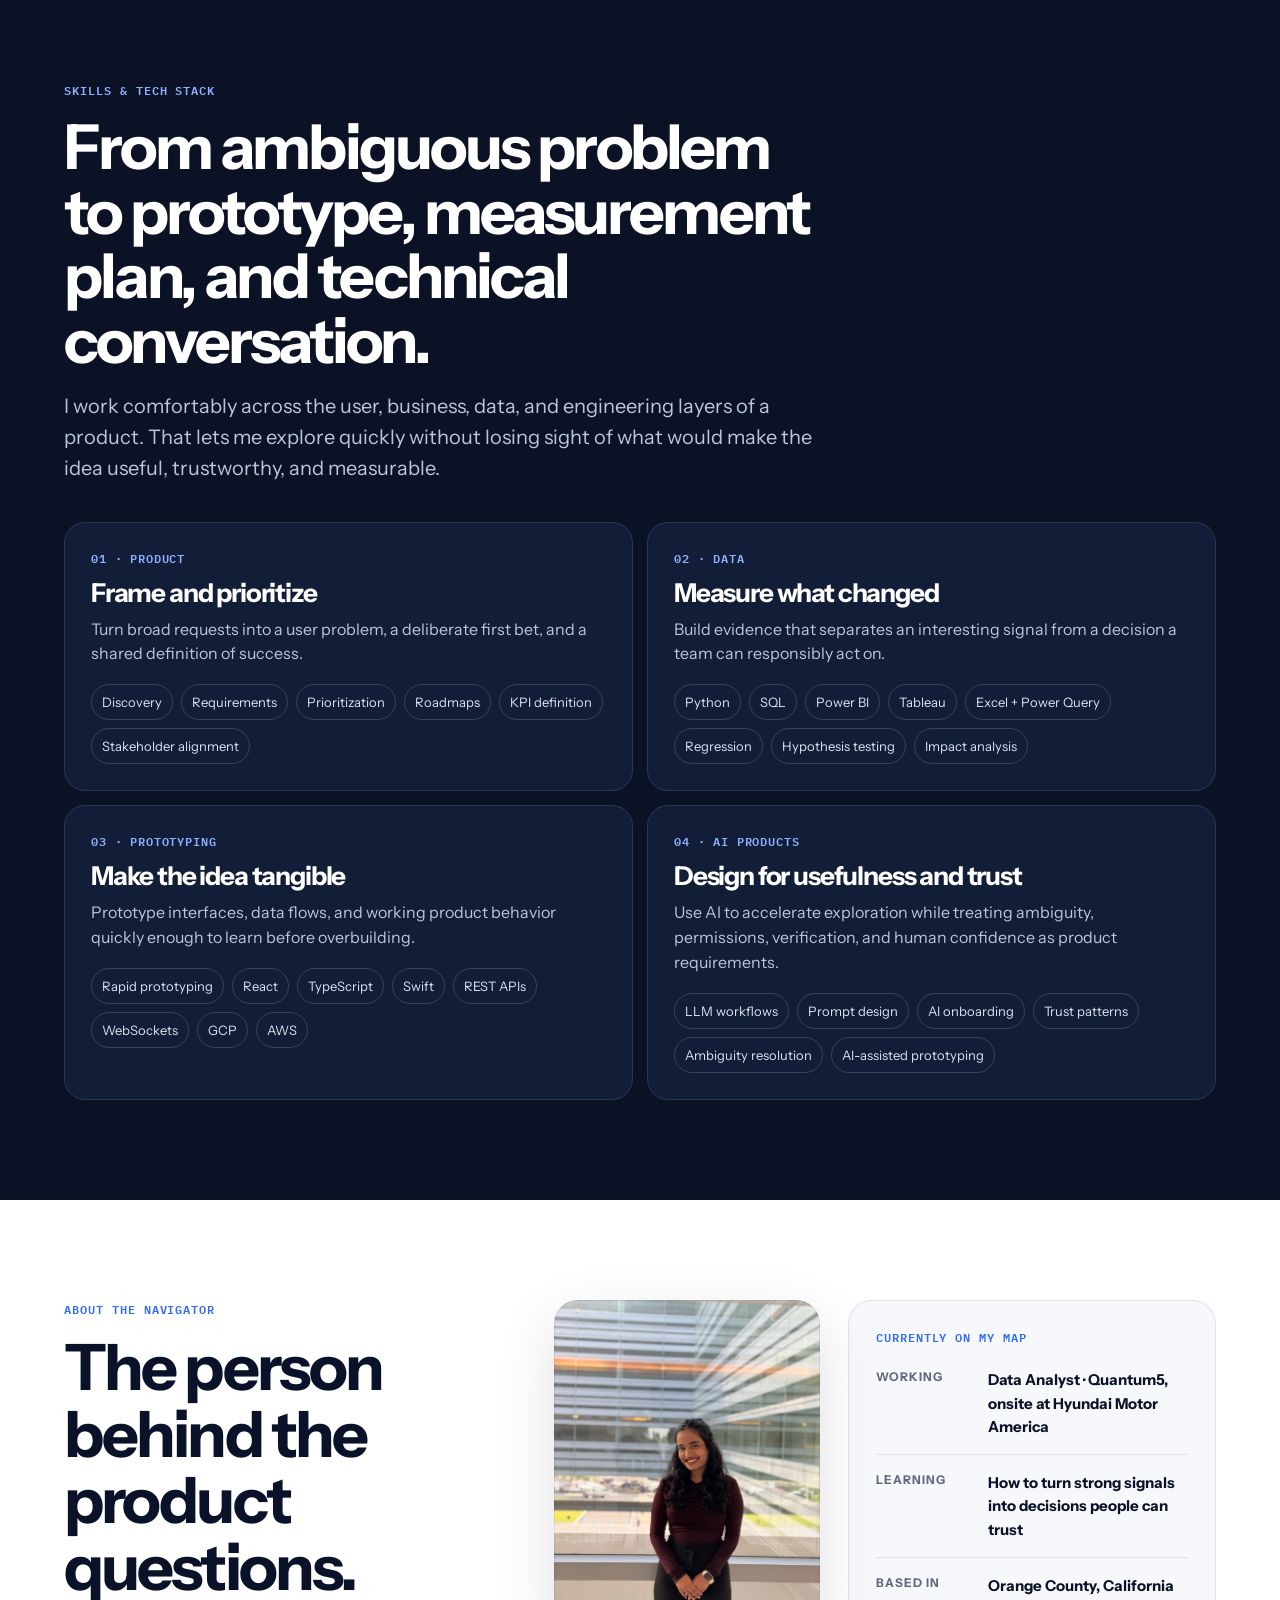
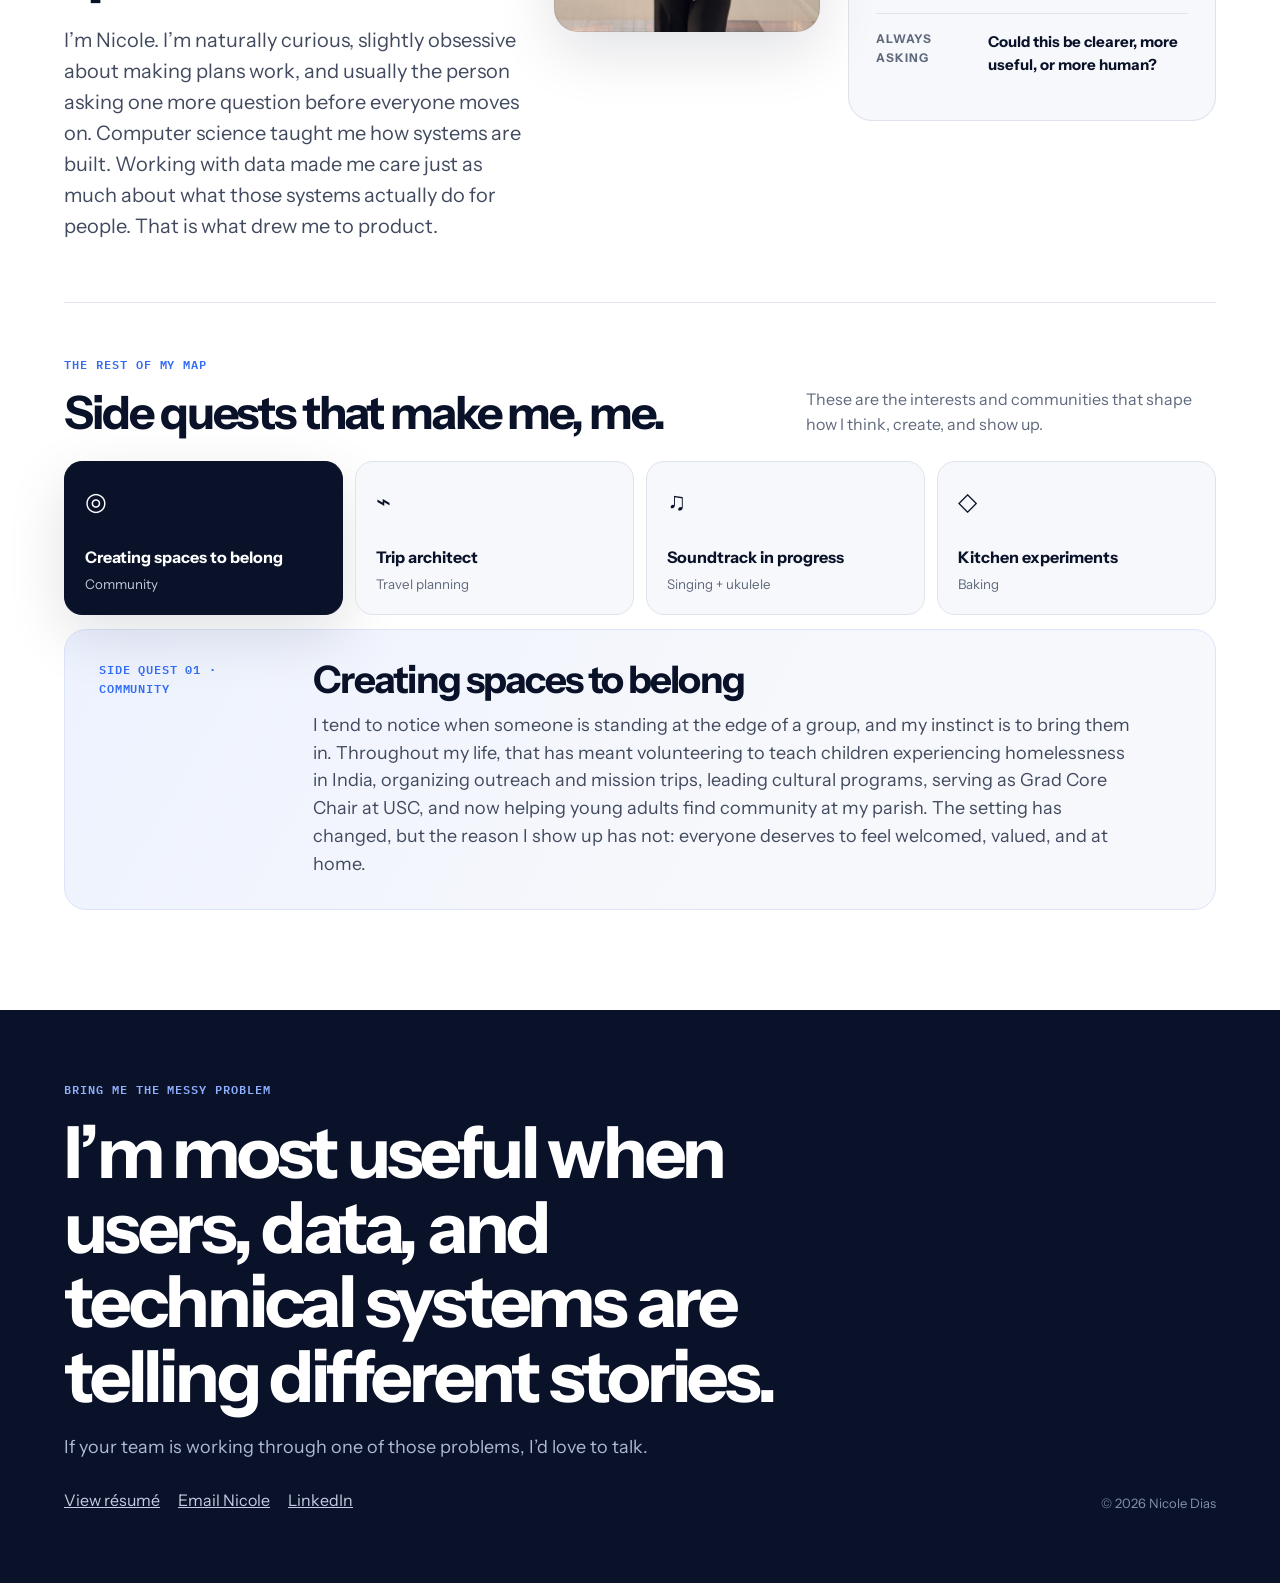
==== commit 9c1ef7d3: "Clarify product lifecycle reasoning across the five route stops" ====
--- a/index.html
+++ b/index.html
@@ -53,7 +53,7 @@
         <button class="marker m3" data-key="bet" aria-label="Open what should we bet on first"><span class="pin"><b>03</b></span><small>Choose the bet</small></button>
         <button class="marker m4" data-key="build" aria-label="Open how do we make it real"><span class="pin"><b>04</b></span><small>Make it real</small></button>
         <button class="marker m5" data-key="learn" aria-label="Open what changed"><span class="pin"><b>05</b></span><small>Measure change</small></button>
-        <div class="map-card" aria-live="polite"><div><div class="label" id="mapLabel">Stop 01 · Stakes</div><h3 id="mapTitle">What is worth solving?</h3><p id="mapCopy">I look past the loudest request to understand who is affected, how often, and what changes if the problem is solved.</p></div><div class="eta"><span>Portfolio route</span><strong id="mapEta">90 sec</strong></div></div>
+        <div class="map-card" aria-live="polite"><div><div class="label" id="mapLabel">Stop 01 · Stakes</div><h3 id="mapTitle">What is worth solving?</h3><p id="mapCopy">I look past the loudest request to understand who is affected, how often, and why it matters. Then I look for evidence that the problem is worth solving.</p></div><div class="eta"><span>Portfolio route</span><strong id="mapEta">90 sec</strong></div></div>
       </div>
     </div>
   </header>
@@ -132,7 +132,7 @@
   <footer><div class="footer-inner"><div><div class="section-kicker" style="color:#8fb0ff">Bring me the messy problem</div><h2>I’m most useful when users, data, and technical systems are telling different stories.</h2><p style="color:#aeb9d2;max-width:650px;font-size:18px;margin:20px 0 0">If your team is working through one of those problems, I’d love to talk.</p><div class="footer-links"><a href="Nicole-Dias-Resume.pdf" target="_blank" rel="noreferrer">View résumé</a><a href="mailto:dias.nicole210@gmail.com">Email Nicole</a><a href="https://www.linkedin.com/in/nicole-dias210" target="_blank" rel="noreferrer">LinkedIn</a></div></div><div class="fine">© 2026 Nicole Dias</div></div></footer>
 
   <script>
-    const stops={signal:{label:'Stop 01 · Stakes',title:'What is worth solving?',copy:'I look past the loudest request to understand who is affected, how often, and what changes if the problem is solved.',eta:'90 sec'},frame:{label:'Stop 02 · Ambition',title:'What could be dramatically better?',copy:'I define the experience worth creating before narrowing the idea to the limits of the current workflow.',eta:'72 sec'},bet:{label:'Stop 03 · First bet',title:'What should we bet on first?',copy:'I weigh impact, evidence, feasibility, and risk, then choose the smallest move that can resolve the biggest uncertainty.',eta:'54 sec'},build:{label:'Stop 04 · Execution',title:'How do we make it real?',copy:'I turn the bet into requirements, engineering decisions, validation, and a launch that survives real constraints.',eta:'32 sec'},learn:{label:'Stop 05 · Outcome',title:'What changed?',copy:'I look for adoption, better decisions, and measurable outcomes. Launch is a checkpoint, not the finish line.',eta:'14 sec'}};
+    const stops={signal:{label:'Stop 01 · Stakes',title:'What is worth solving?',copy:'I look past the loudest request to understand who is affected, how often, and why it matters. Then I look for evidence that the problem is worth solving.',eta:'90 sec'},frame:{label:'Stop 02 · Ambition',title:'What could be dramatically better?',copy:'I ask what could be meaningfully better, what people do today, and where existing options fall short. I define what success would look like for the user and the business.',eta:'72 sec'},bet:{label:'Stop 03 · First bet',title:'What should we bet on first?',copy:'I weigh the possible approaches and decide where to start. I explain why that choice is worth pursuing, what it takes, and what we give up.',eta:'54 sec'},build:{label:'Stop 04 · Execution',title:'How do we make it real?',copy:'I turn the chosen approach into clear requirements and work across teams to deliver it. I work through constraints and adjust as we learn.',eta:'32 sec'},learn:{label:'Stop 05 · Outcome',title:'What changed?',copy:'I check what changed and whether it helped. I use what we learn, including what remains uncertain, to decide what to try next.',eta:'14 sec'}};
     const markers=[...document.querySelectorAll('.marker')];
     const routeButton=document.getElementById('routeButton');
     const heroRouteButton=document.getElementById('heroRouteButton');
